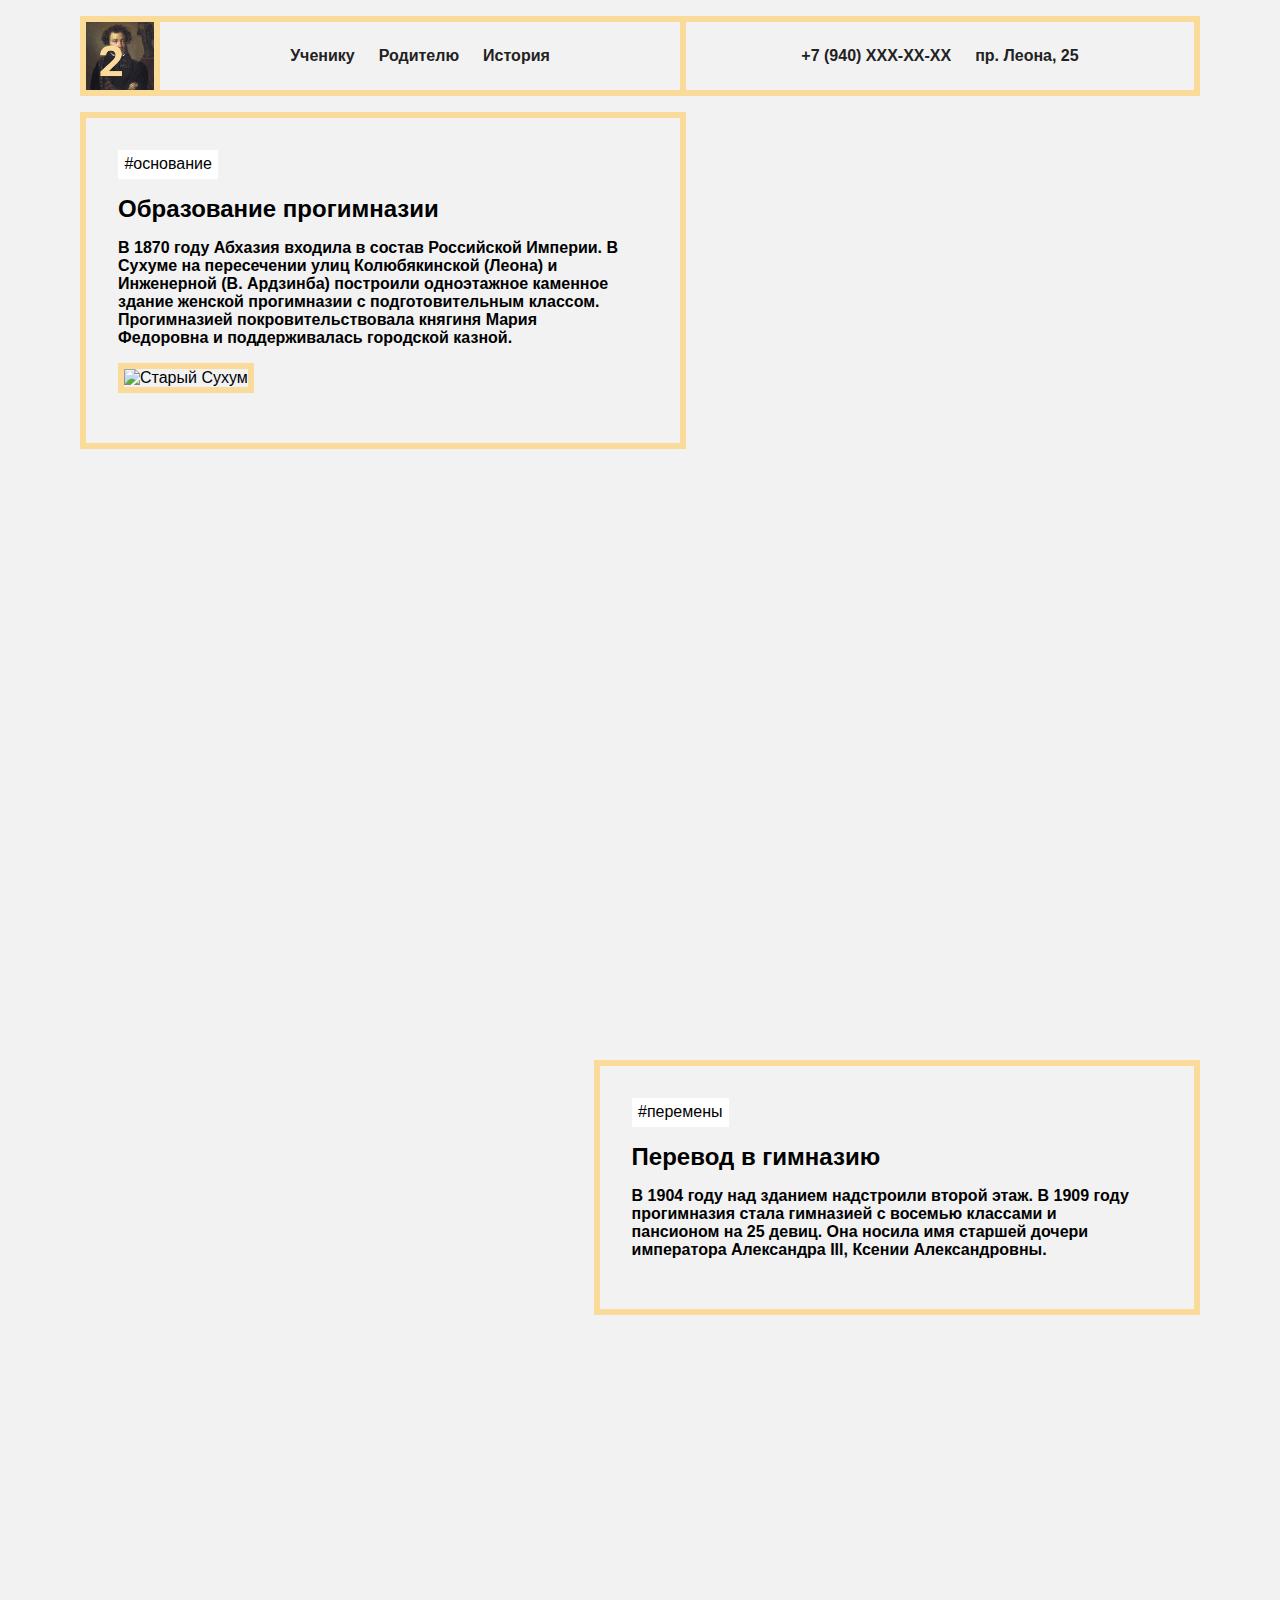
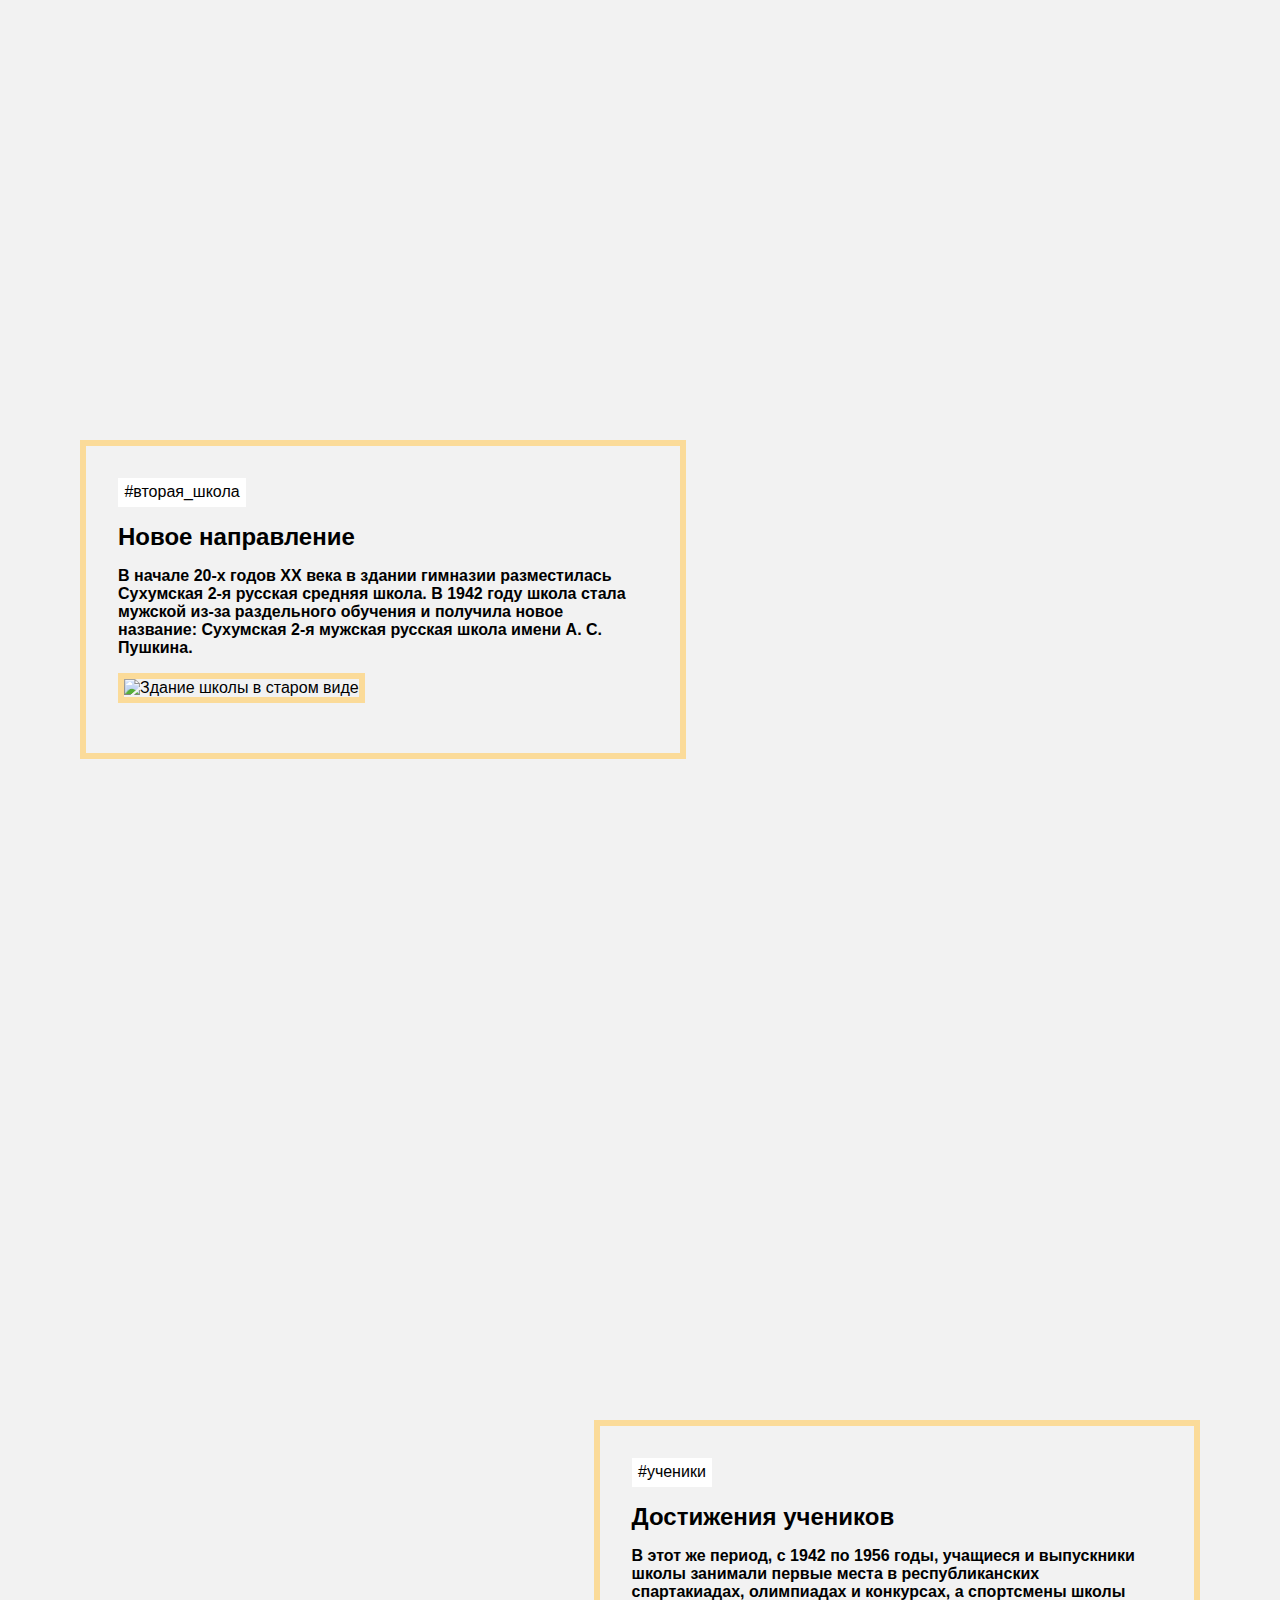
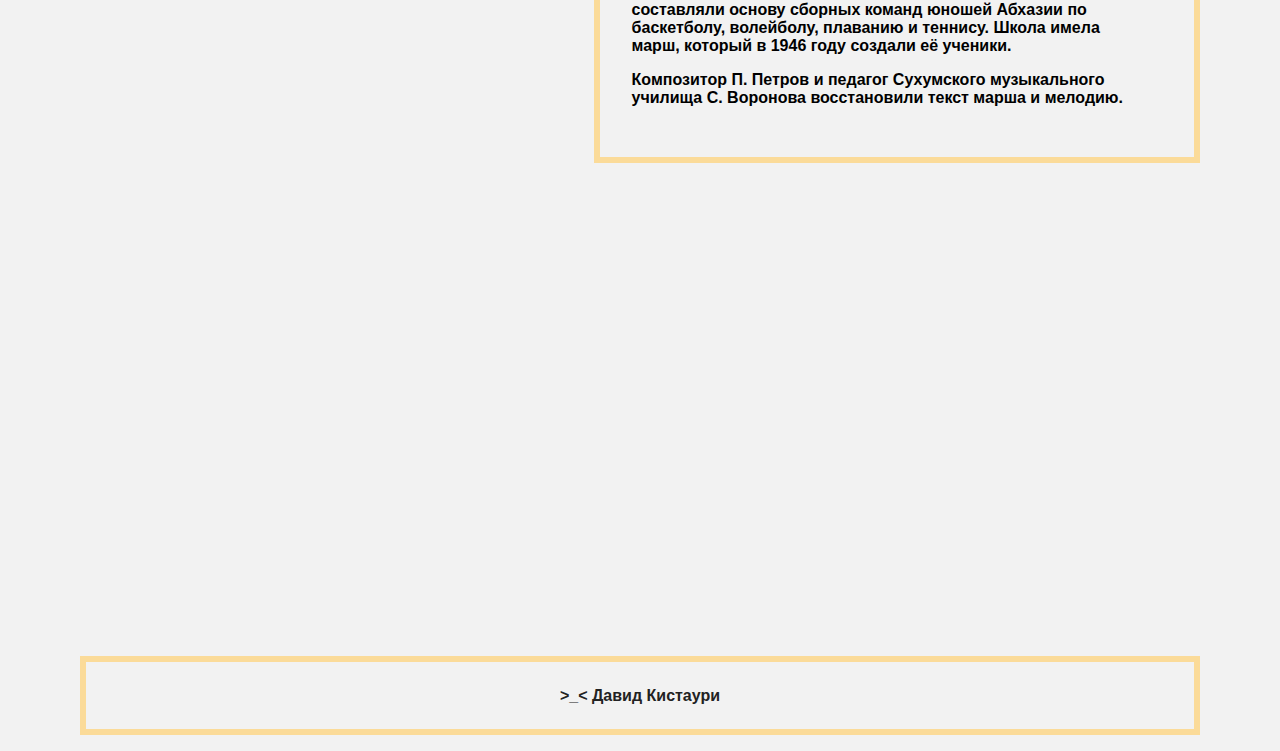
==== history/index.html @ d98df2b8 "Add footer with credentials" ====
<!DOCTYPE html>
<html lang="en">
  <head>
    <title>2-я школа</title>

    <!-- HTML Meta Tags -->
    <meta name="Description" content="2-я школа — подойдет вашему ребенку" />
    <meta name="theme-color" content="#FBDB99" />
    <meta name="viewport" content="width=device-width, initial-scale=1.0" />
    <meta http-equiv="Content-Type" content="text/html;charset=UTF-8" />
    <meta http-equiv="X-UA-Compatible" cont="ie=edge" />

    <!-- Google / Search Engine Tags -->
    <meta itemprop="name" content="2-я школа" />
    <meta
      itemprop="description"
      content="2-я школа — подойдет вашему ребенку"
    />
    <meta
      itemprop="image"
      content="https://secondschool.surge.sh/src/images/og.png"
    />

    <!-- Facebook Open Graph Meta Tags -->
    <meta property="og:type" content="website" />
    <meta
      property="og:image"
      content="https://secondschool.surge.sh/src/images/og.png"
    />
    <meta property="og:url" content="https://secondschool.surge.sh" />
    <meta property="og:title" content="2-я школа" />
    <meta
      property="og:description"
      content="2-я школа — подойдет вашему ребенку"
    />
    <meta property="og:locale" content="ru_RU" />

    <!-- Twitter Card Meta Tags -->
    <meta name="twitter:card" content="summary_large_image" />
    <meta name="twitter:url" content="https://secondschool.surge.sh" />
    <meta name="twitter:title" content="2-я школа" />
    <meta
      name="twitter:description"
      content="2-я школа — подойдет вашему ребенку"
    />
    <meta
      name="twitter:image"
      content="https://secondschool.surge.sh/src/images/og.png"
    />

    <!-- IOS Meta Tags -->
    <meta name="apple-mobile-web-app-capable" content="yes" />
    <meta name="apple-mobile-web-app-status-bar-style" content="black" />
    <meta name="apple-mobile-web-app-title" content="2-я школа" />

    <!-- Linked files -->
    <link rel="manifest" href="/manifest.json" />
    <link rel="stylesheet" href="/src/styles/main.css" />
    <link
      rel="stylesheet"
      href="/src/styles/mobile.css"
      media="none"
      onload="if(media!='screen and (max-width: 900px)')media='screen and (max-width: 900px)'"
    />

    <!-- Icons -->
    <link
      rel="apple-touch-icon"
      sizes="128x128"
      href="/src/images/logos/logo-128.png"
    />
    <link
      rel="apple-touch-icon"
      sizes="64x64"
      href="/src/images/logos/logo-64.png"
    />
    <link
      rel="apple-touch-icon"
      sizes="32x32"
      href="/src/images/logos/logo-32.png"
    />
    <link
      rel="apple-touch-icon"
      sizes="16x16"
      href="/src/images/logos/logo-16.png"
    />
    <link
      rel="icon"
      sizes="128x128"
      href="/src/images/logos/logo-128.png"
      type="img/png"
    />
    <link
      rel="icon"
      sizes="64x64"
      href="/src/images/logos/logo-64.png"
      type="img/png"
    />
    <link
      rel="icon"
      sizes="32x32"
      href="/src/images/logos/logo-32.png"
      type="img/png"
    />
    <link
      rel="icon"
      sizes="16x16"
      href="/src/images/logos/logo-16.png"
      type="img/png"
    />
  </head>
  <body>
    <header>
      <nav>
        <a href="/"><img src="/src/images/logo.jpg" alt="2-я школа"/></a>
      </nav>
      <nav>
        <a href="/student">Ученику</a>
        <a href="/parent">Родителю</a>
        <a href="/history">История</a>
      </nav>
      <nav>
        <a href="tel:7940XXXXXXX">+7 (940) XXX-XX-XX</a>
        <a href="https://yandex.ru/maps/-/CGqsMVZ9" title="Школа на карте"
          >пр. Леона, 25</a
        >
      </nav>
    </header>
    <main>
      <section>
        <article>
          <span class="sect_art_tag">
            #основание
          </span>
          <h1>Образование прогимназии</h1>
          <p>
            В 1870 году Абхазия входила в состав Российской Империи. В Сухуме на
            пересечении улиц Колюбякинской (Леона) и Инженерной (В. Ардзинба)
            построили одноэтажное каменное здание женской прогимназии с
            подготовительным классом. Прогимназией покровительствовала княгиня
            Мария Федоровна и поддерживалась городской казной.
          </p>
          <img
            src="/src/images/sukhum-old.jpg"
            alt="Старый Сухум"
            class="sect_art_img"
          />
        </article>
      </section>
      <section>
        <article>
          <span class="sect_art_tag">
            #перемены
          </span>
          <h1>Перевод в гимназию</h1>
          <p>
            В 1904 году над зданием надстроили второй этаж. В 1909 году
            прогимназия стала гимназией с восемью классами и пансионом на 25
            девиц. Она носила имя старшей дочери императора Александра III,
            Ксении Александровны.
          </p>
        </article>
      </section>
      <section>
        <article>
          <span class="sect_art_tag">
            #вторая_школа
          </span>
          <h1>Новое направление</h1>
          <p>
            В начале 20-х годов ХХ века в здании гимназии разместилась Сухумская
            2-я русская средняя школа. В 1942 году школа стала мужской из-за
            раздельного обучения и получила новое название: Сухумская 2-я
            мужская русская школа имени А. С. Пушкина.
          </p>
          <img
            src="/src/images/school-old.jpg"
            alt="Здание школы в старом виде"
            class="sect_art_img"
          />
        </article>
      </section>
      <section>
        <article>
          <span class="sect_art_tag">
            #ученики
          </span>
          <h1>Достижения учеников</h1>
          <p>
            В этот же период, с 1942 по 1956 годы, учащиеся и выпускники школы
            занимали первые места в республиканских спартакиадах, олимпиадах и
            конкурсах, а спортсмены школы составляли основу сборных команд
            юношей Абхазии по баскетболу, волейболу, плаванию и теннису. Школа
            имела марш, который в 1946 году создали её ученики.
          </p>
          <p>
            Композитор П. Петров и педагог Сухумского музыкального училища С.
            Воронова восстановили текст марша и мелодию.
          </p>
        </article>
      </section>
    </main>
    <footer>
      <nav>
        <a href="https://davidkistauri.now.sh" target="_blank" rel="noopener"
          >>_< Давид Кистаури</a
        >
      </nav>
    </footer>
  </body>
</html>
---- src/styles/main.css ----
@font-face {
  font-family: "Inter var";
  font-weight: 100 900;
  font-style: normal;
  font-named-instance: "Regular";
  font-display: swap;
  src: url("/src/fonts/Inter-upright.var.woff2?v=3.5") format("woff2");
}

:root {
  --background-color: #f2f2f2;
  --foreground-color: #222222;
  --accent-color: #fbdb99;
  --accent-color-75: #fbda99bf;

  --white: #ffffff;
}

*::selection {
  background-color: var(--accent-color);
  color: var(--foreground-color);
}

*::-moz-selection {
  background-color: var(--accent-color);
  color: var(--foreground-color);
}

html {
  font-size: 16px;
  font-family: Inter, Helvetica, Arial, sans-serif;
}

body {
  margin: 0;
  background-color: var(--background-color);
}

header,
footer {
  padding: 1rem 5rem;
}

header {
  position: fixed;
  z-index: 1;
  top: 0;
  right: 0;
  left: 0;
  display: grid;
  grid-template-columns: 5rem 1fr 1fr;
}

header nav:nth-child(1) a {
  margin: 0;
}

footer nav {
  min-height: 4.2rem;
}

nav {
  display: flex;
  justify-content: center;
  align-items: center;
  max-height: 5rem;
  border-top: 0.4rem solid var(--accent-color);
  border-bottom: 0.4rem solid var(--accent-color);
  background-color: var(--background-color);
}

nav:nth-child(1),
nav:nth-child(3) {
  border-right: 0.4rem solid var(--accent-color);
  border-left: 0.4rem solid var(--accent-color);
}

nav a,
a.sect_art_more {
  font-weight: bold;
  text-decoration: none;
  transition: all cubic-bezier(0.075, 0.82, 0.165, 1) 0.5s;
  -webkit-transition: all cubic-bezier(0.075, 0.82, 0.165, 1) 0.5s;
}

nav a {
  margin: 0.75rem;
  line-height: 1rem;
}

nav a:hover,
a.sect_art_more:hover {
  opacity: 0.5;
}

section:nth-of-type(2n - 1) {
  grid-template: "article article empty" / 5.8rem 1fr 1fr;
}

section:nth-of-type(2n) {
  grid-template: "empty article article" / 1fr 1fr 5.8rem;
}

section:nth-of-type(1) {
  min-height: calc(100vh - 15rem);
  margin-top: 0;
  padding-top: 7rem;
  background-image: url("/src/images/school-main.jpg");
}

section:nth-of-type(2) {
  background-image: url("/src/images/school-bottom.jpg");
}

section:nth-of-type(3) {
  background-image: url("/src/images/school-side.jpg");
}

section:nth-of-type(4) {
  background-image: url("/src/images/school-rain.jpg");
}

section {
  display: inline-grid;
  width: calc(100% - 10rem);
  min-height: calc(100vh - 13rem);
  margin-top: 5rem;
  padding: 5rem 5rem 8rem 5rem;
  background-size: cover;
  background-position: center center;
}

article {
  grid-area: article;
  align-self: start;
  padding: 2rem 3.125rem 3.125rem 2rem;
  background-color: var(--background-color);
}

article,
img.sect_art_img {
  border: 0.4rem solid var(--accent-color);
}

h1,
p,
img.sect_art_img,
a.sect_art_more {
  margin: 1rem 0 0 0;
}

h1 {
  font-size: 1.5rem;
}

p {
  font-size: 1rem;
  font-weight: 600;
}

a {
  position: relative;
  display: flex;
  color: var(--foreground-color);
}

a.sect_art_more,
span.sect_art_tag {
  display: table;
  line-height: 1em;
  padding: 0.4rem;
}

a.sect_art_more {
  background-color: var(--accent-color);
}

a img {
  width: 100%;
  height: 100%;
}

span.sect_art_tag {
  background-color: var(--white);
}

img.sect_art_img {
  max-width: calc(100% - 1rem);
}
---- src/styles/mobile.css ----
@media screen and (max-width: 950px) {
  header,
  footer {
    padding: 1.5rem;
  }
  header {
    position: sticky;
    top: -19.3rem;
    grid-template-columns: 3.5rem auto;
    grid-row-gap: 1.5rem;
  }
  header nav:nth-child(2),
  header nav:nth-child(3) {
    grid-column-start: 1;
    grid-column-end: 3;
  }
  header nav:nth-child(1) {
    grid-row-start: 3;
    padding: 0;
  }
  header nav:nth-child(2) {
    grid-row-start: 2;
  }
  header nav:nth-child(3) {
    grid-row-start: 1;
  }
  footer nav {
    min-height: unset;
  }
  nav:nth-child(n) {
    border: 0.2rem solid var(--accent-color);
  }
  nav {
    flex-direction: column;
    align-items: start;
    max-height: 10rem;
    padding: 0.75rem;
  }
  section:nth-last-of-type(n) {
    grid-template: "article" / 1fr;
  }
  section {
    width: calc(100% - 3rem);
    min-height: unset;
    margin-top: 1.5rem;
    padding: 1.5rem 1.5rem 2.4rem 1.5rem;
  }
  section:first-of-type {
    padding-top: 1.5rem;
  }
  article {
    padding: 1.2rem 1.2rem 1.5rem 1.2rem;
  }
  article,
  img.sect_art_img {
    border: 0.2rem solid var(--accent-color);
  }
}
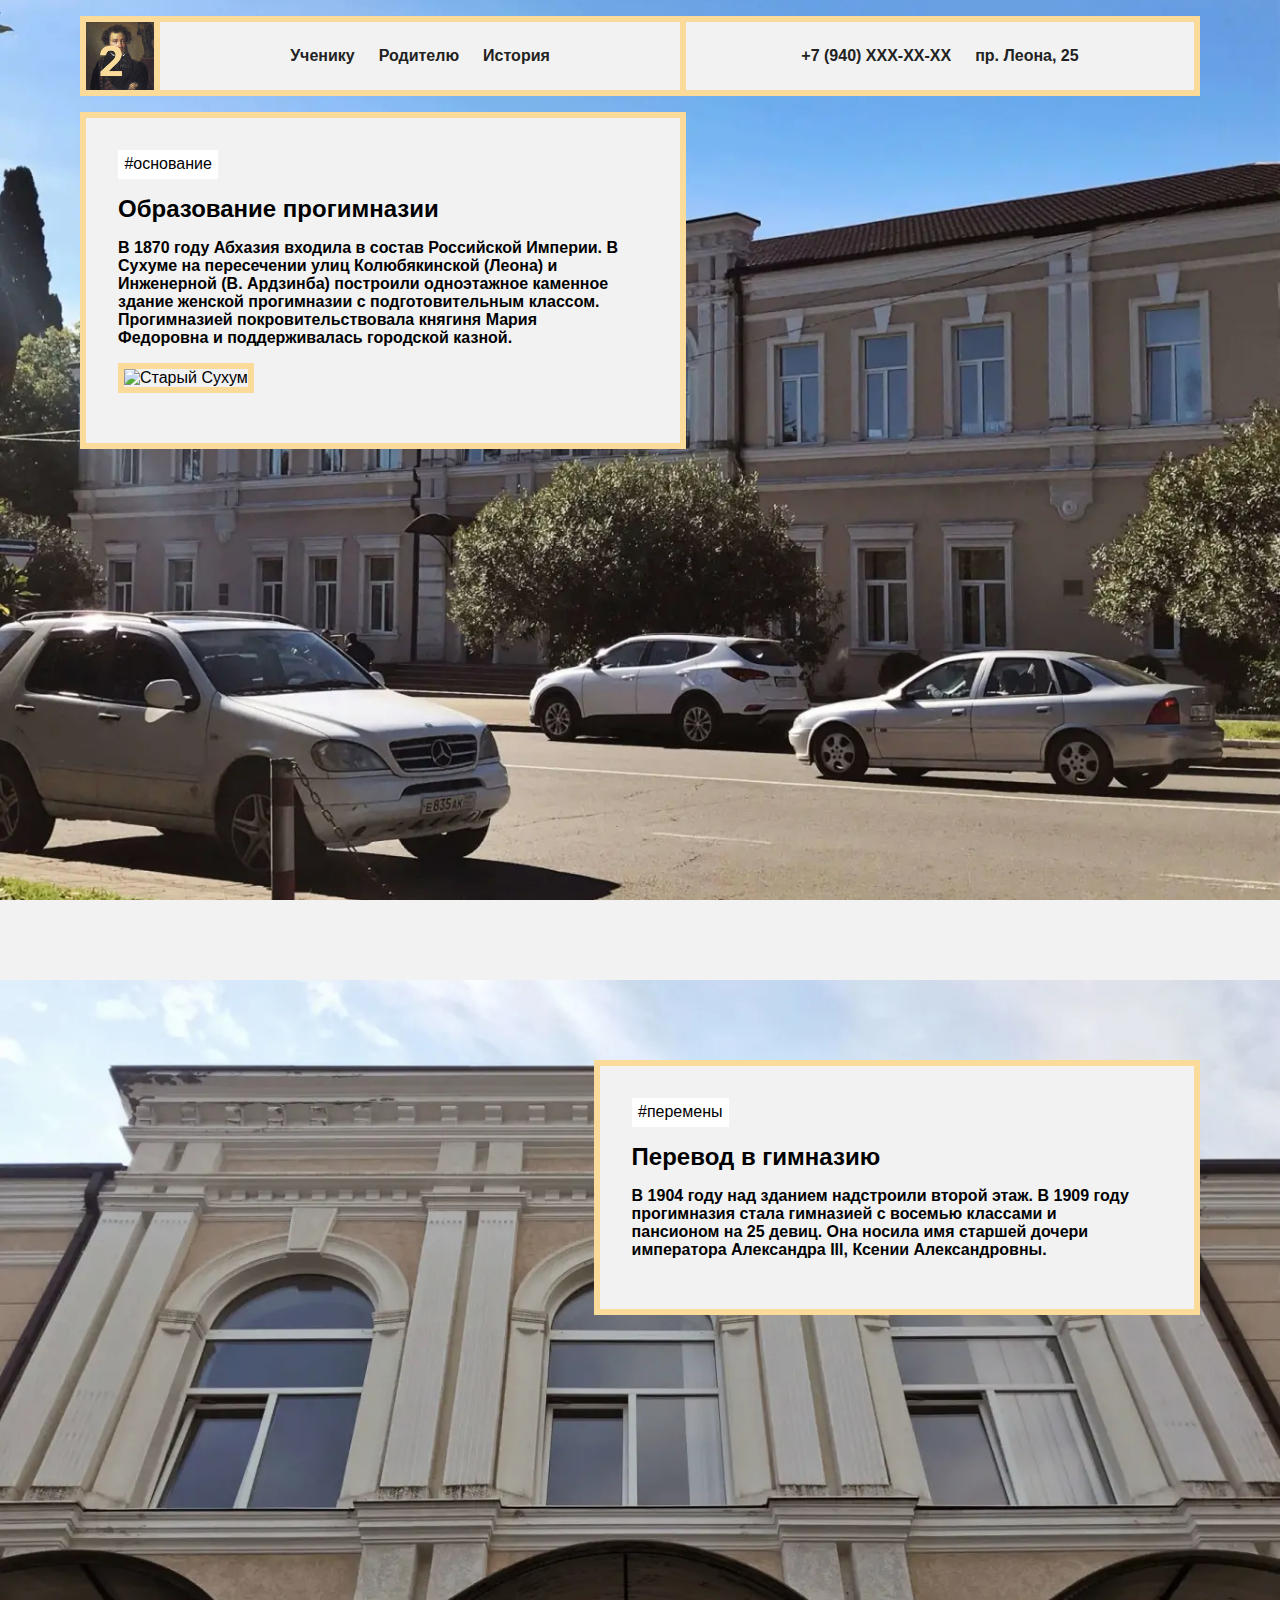
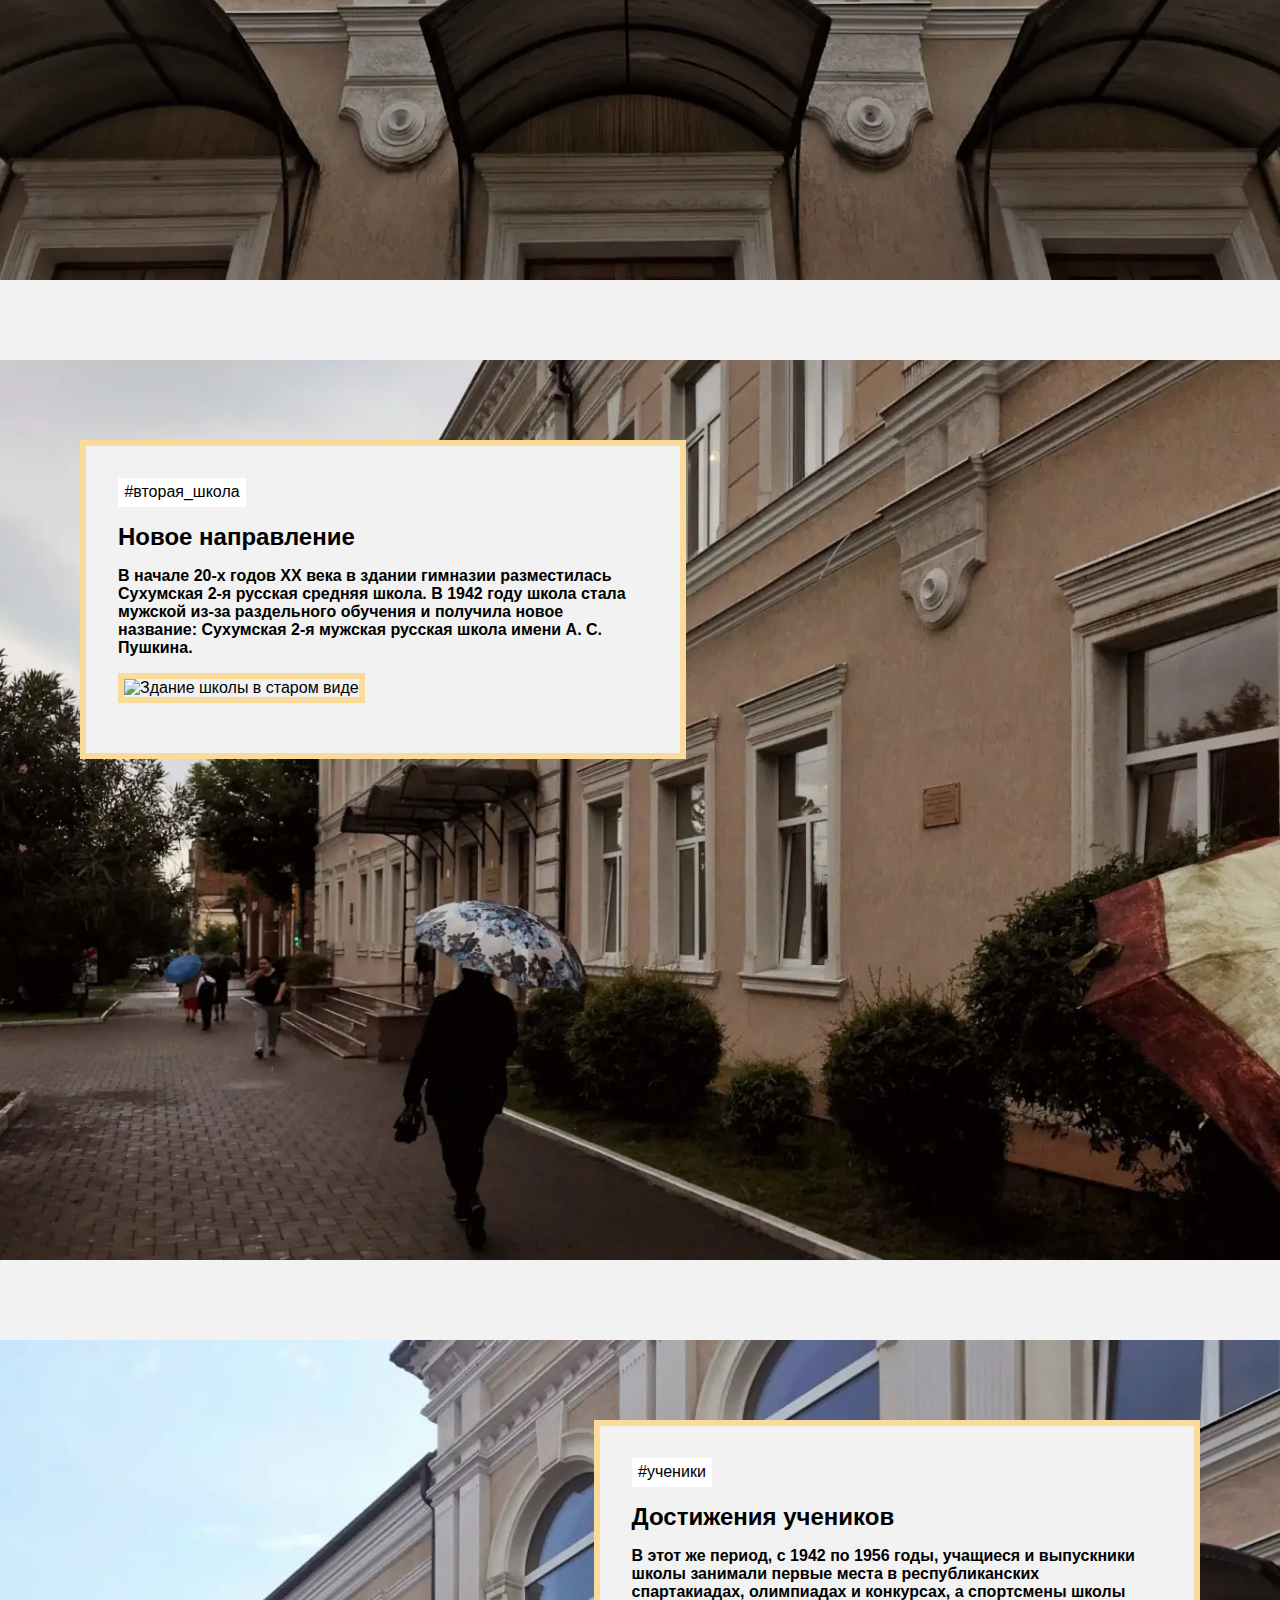
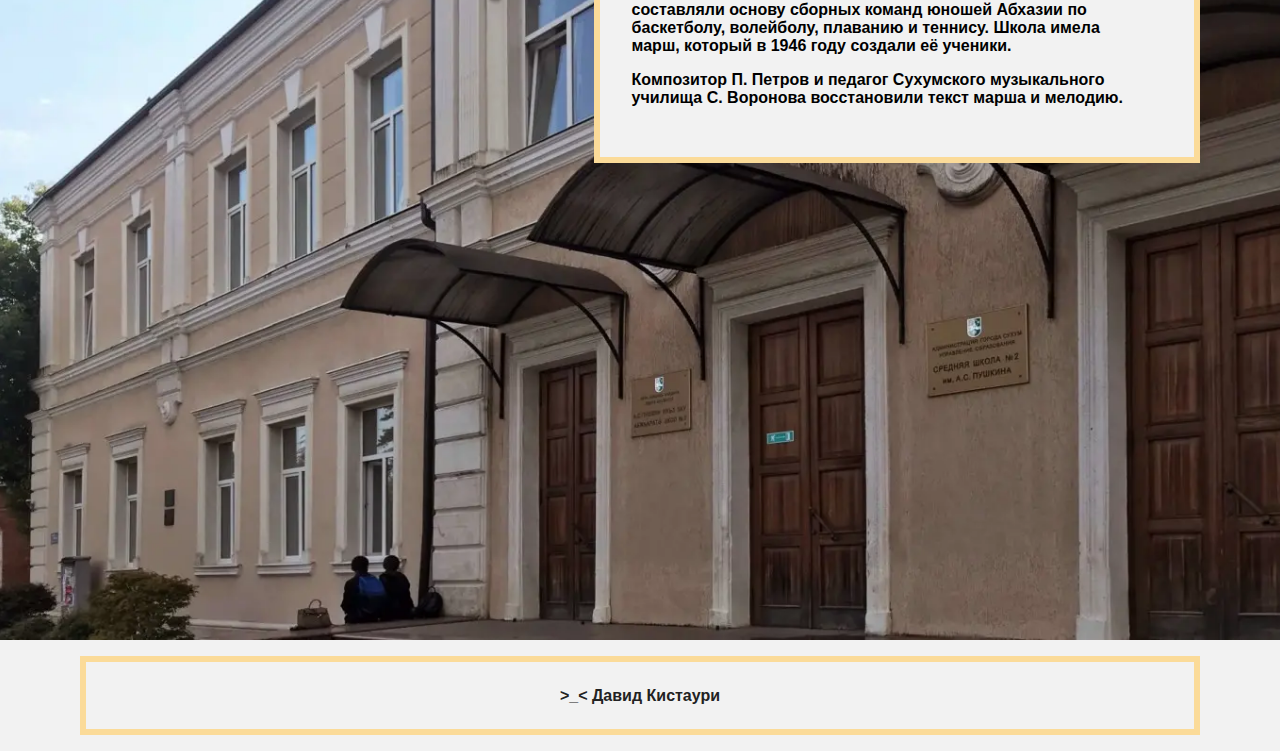
==== commit b8144351: "Replace bacckgrounds with images. Add WebP" ====
--- a/history/index.html
+++ b/history/index.html
@@ -18,16 +18,16 @@
     />
     <meta
       itemprop="image"
-      content="https://secondschool.surge.sh/src/images/og.png"
+      content="https://secondschool.now.sh/src/images/og.png"
     />
 
     <!-- Facebook Open Graph Meta Tags -->
     <meta property="og:type" content="website" />
     <meta
       property="og:image"
-      content="https://secondschool.surge.sh/src/images/og.png"
-    />
-    <meta property="og:url" content="https://secondschool.surge.sh" />
+      content="https://secondschool.now.sh/src/images/og.png"
+    />
+    <meta property="og:url" content="https://secondschool.now.sh" />
     <meta property="og:title" content="2-я школа" />
     <meta
       property="og:description"
@@ -37,7 +37,7 @@
 
     <!-- Twitter Card Meta Tags -->
     <meta name="twitter:card" content="summary_large_image" />
-    <meta name="twitter:url" content="https://secondschool.surge.sh" />
+    <meta name="twitter:url" content="https://secondschool.now.sh" />
     <meta name="twitter:title" content="2-я школа" />
     <meta
       name="twitter:description"
@@ -45,7 +45,7 @@
     />
     <meta
       name="twitter:image"
-      content="https://secondschool.surge.sh/src/images/og.png"
+      content="https://secondschool.now.sh/src/images/og.png"
     />
 
     <!-- IOS Meta Tags -->
@@ -128,6 +128,26 @@
     </header>
     <main>
       <section>
+        <picture>
+          <source
+            srcset="
+              /src/images/large/school-main.webp  1800w,
+              /src/images/medium/school-main.webp 1366w,
+              /src/images/small/school-main.webp   800w
+            "
+            sizes="100%"
+            type="image/webp"
+          />
+          <source
+            srcset="
+              /src/images/large/school-main.jpg  1800w,
+              /src/images/medium/school-main.jpg 1366w,
+              /src/images/small/school-main.jpg   800w
+            "
+            sizes="100%"
+          />
+          <img src="/src/images/school-main.jpg" alt="Школа" loading="lazy" />
+        </picture>
         <article>
           <span class="sect_art_tag">
             #основание
@@ -144,10 +164,31 @@
             src="/src/images/sukhum-old.jpg"
             alt="Старый Сухум"
             class="sect_art_img"
-          />
-        </article>
-      </section>
-      <section>
+            loading="lazy"
+          />
+        </article>
+      </section>
+      <section>
+        <picture>
+          <source
+            srcset="
+              /src/images/large/school-bottom.webp  1800w,
+              /src/images/medium/school-bottom.webp 1366w,
+              /src/images/small/school-bottom.webp   800w
+            "
+            sizes="100%"
+            type="image/webp"
+          />
+          <source
+            srcset="
+              /src/images/large/school-bottom.jpg  1800w,
+              /src/images/medium/school-bottom.jpg 1366w,
+              /src/images/small/school-bottom.jpg   800w
+            "
+            sizes="100%"
+          />
+          <img src="/src/images/school-bottom.jpg" alt="Школа" loading="lazy" />
+        </picture>
         <article>
           <span class="sect_art_tag">
             #перемены
@@ -162,6 +203,26 @@
         </article>
       </section>
       <section>
+        <picture>
+          <source
+            srcset="
+              /src/images/large/school-rain.webp  1800w,
+              /src/images/medium/school-rain.webp 1366w,
+              /src/images/small/school-rain.webp   800w
+            "
+            sizes="100%"
+            type="image/webp"
+          />
+          <source
+            srcset="
+              /src/images/large/school-rain.jpg  1800w,
+              /src/images/medium/school-rain.jpg 1366w,
+              /src/images/small/school-rain.jpg   800w
+            "
+            sizes="100%"
+          />
+          <img src="/src/images/school-rain.jpg" alt="Школа" loading="lazy" />
+        </picture>
         <article>
           <span class="sect_art_tag">
             #вторая_школа
@@ -177,10 +238,31 @@
             src="/src/images/school-old.jpg"
             alt="Здание школы в старом виде"
             class="sect_art_img"
-          />
-        </article>
-      </section>
-      <section>
+            loading="lazy"
+          />
+        </article>
+      </section>
+      <section>
+        <picture>
+          <source
+            srcset="
+              /src/images/large/school-right.webp  1800w,
+              /src/images/medium/school-right.webp 1366w,
+              /src/images/small/school-right.webp   800w
+            "
+            sizes="100%"
+            type="image/webp"
+          />
+          <source
+            srcset="
+              /src/images/large/school-right.jpg  1800w,
+              /src/images/medium/school-right.jpg 1366w,
+              /src/images/small/school-right.jpg   800w
+            "
+            sizes="100%"
+          />
+          <img src="/src/images/school-right.jpg" alt="Школа" loading="lazy" />
+        </picture>
         <article>
           <span class="sect_art_tag">
             #ученики
--- a/src/styles/main.css
+++ b/src/styles/main.css
@@ -105,32 +105,28 @@
   min-height: calc(100vh - 15rem);
   margin-top: 0;
   padding-top: 7rem;
-  background-image: url("/src/images/school-main.jpg");
-}
-
-section:nth-of-type(2) {
-  background-image: url("/src/images/school-bottom.jpg");
-}
-
-section:nth-of-type(3) {
-  background-image: url("/src/images/school-side.jpg");
-}
-
-section:nth-of-type(4) {
-  background-image: url("/src/images/school-rain.jpg");
 }
 
 section {
+  position: relative;
   display: inline-grid;
   width: calc(100% - 10rem);
   min-height: calc(100vh - 13rem);
   margin-top: 5rem;
   padding: 5rem 5rem 8rem 5rem;
-  background-size: cover;
-  background-position: center center;
+}
+
+section picture img {
+  position: absolute;
+  top: 0;
+  left: 0;
+  width: 100%;
+  height: 100%;
+  object-fit: cover;
 }
 
 article {
+  position: relative;
   grid-area: article;
   align-self: start;
   padding: 2rem 3.125rem 3.125rem 2rem;
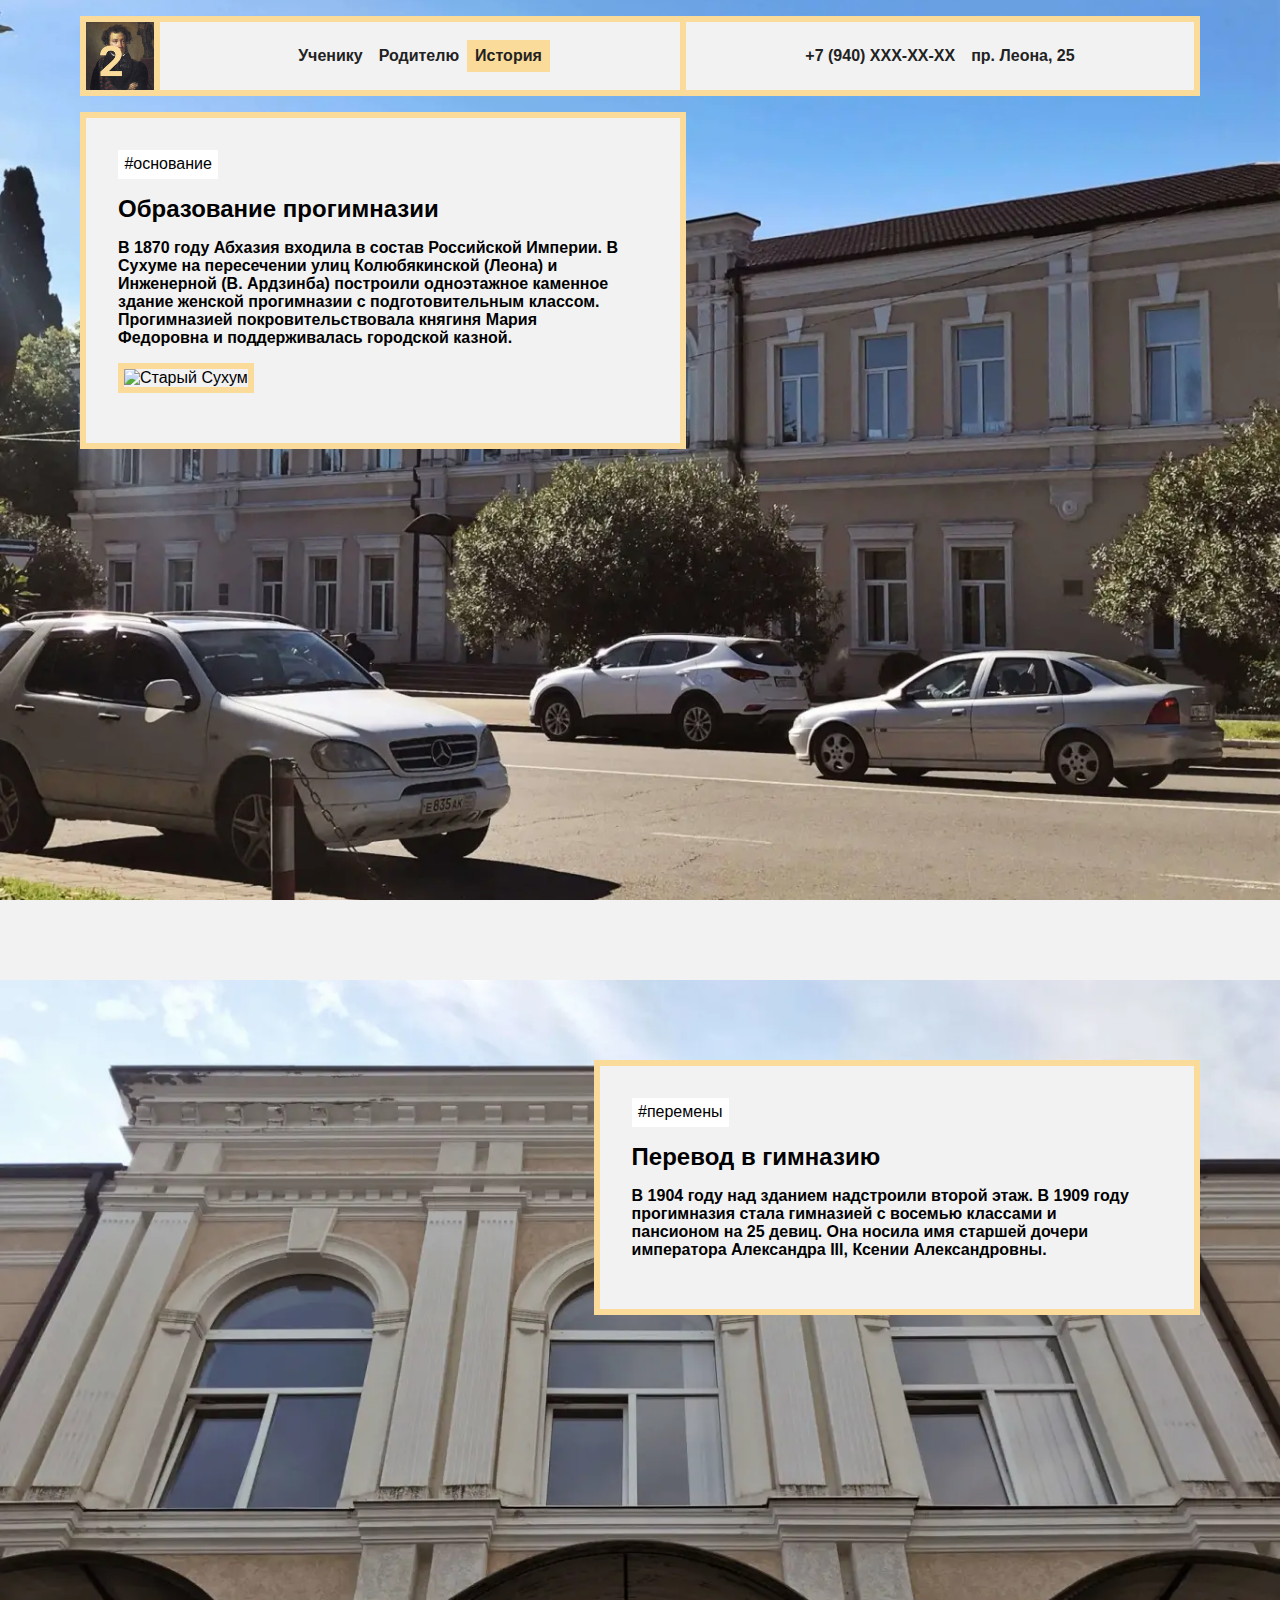
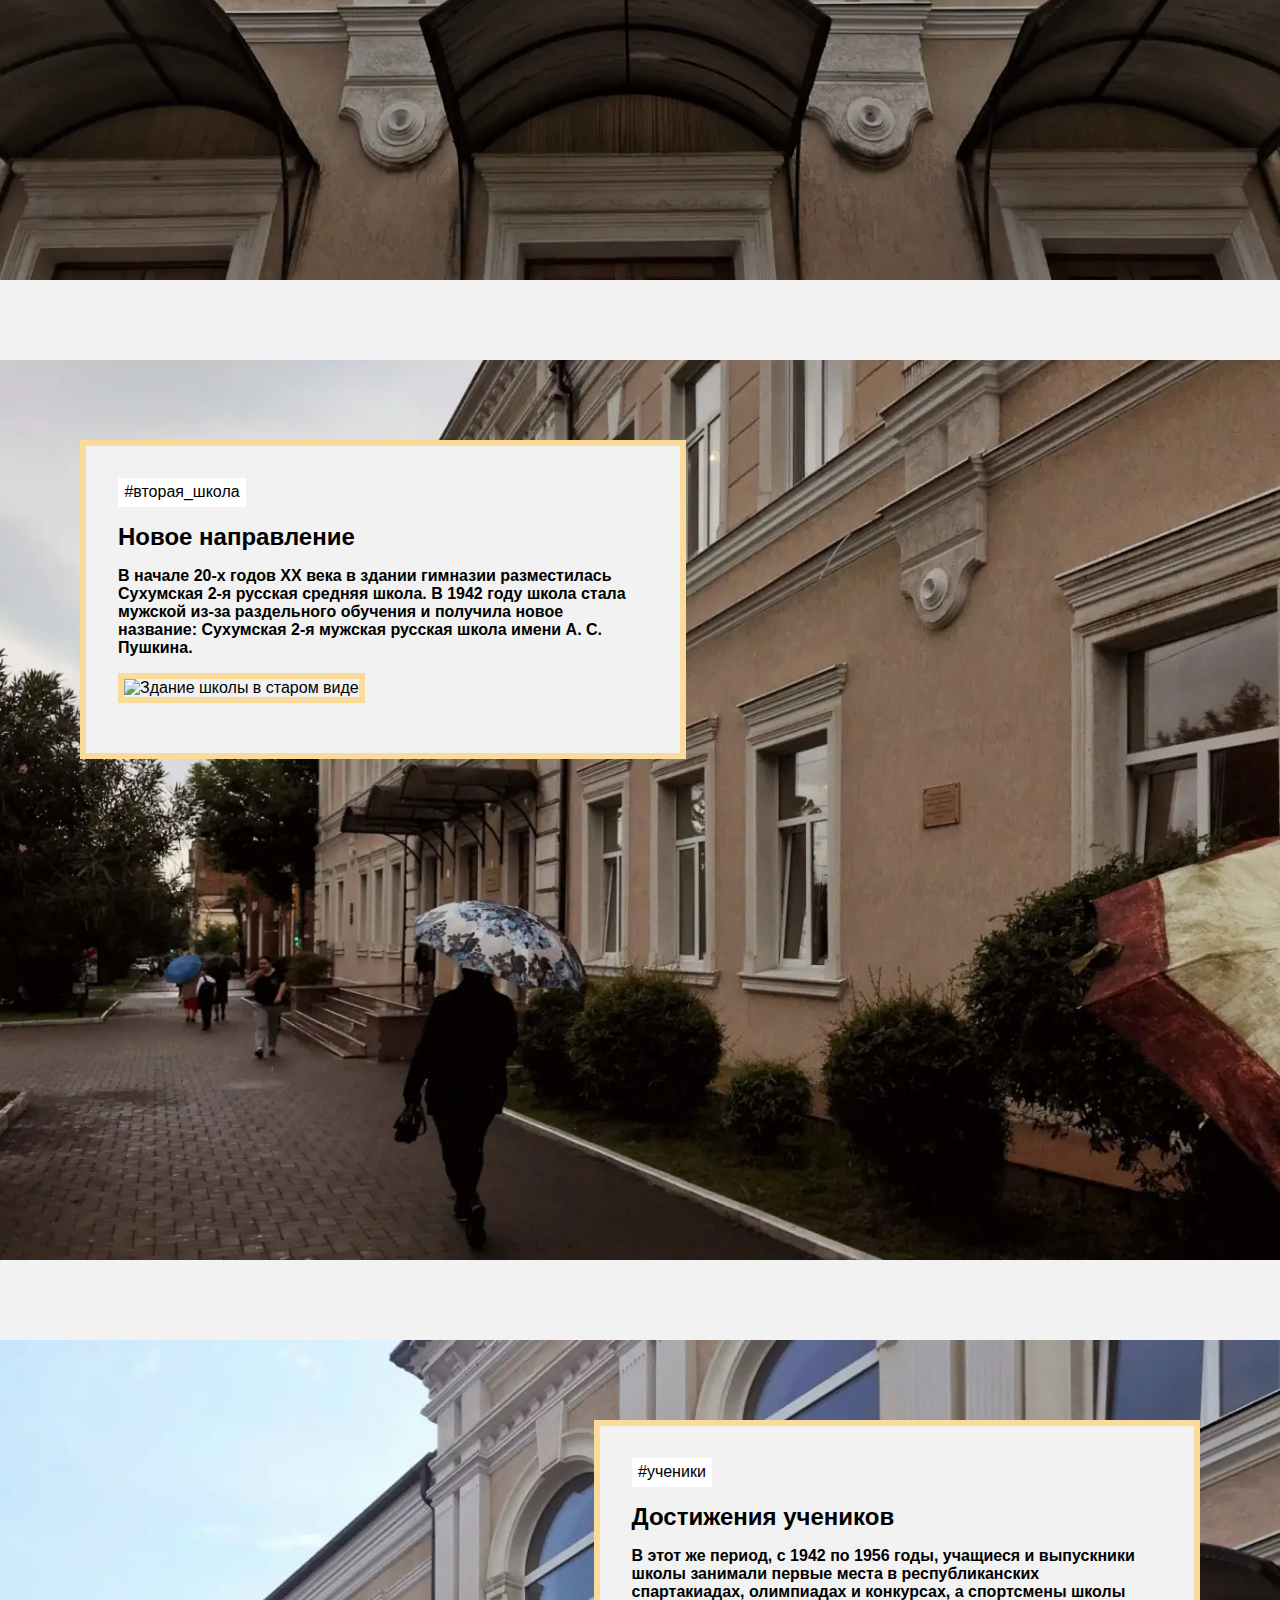
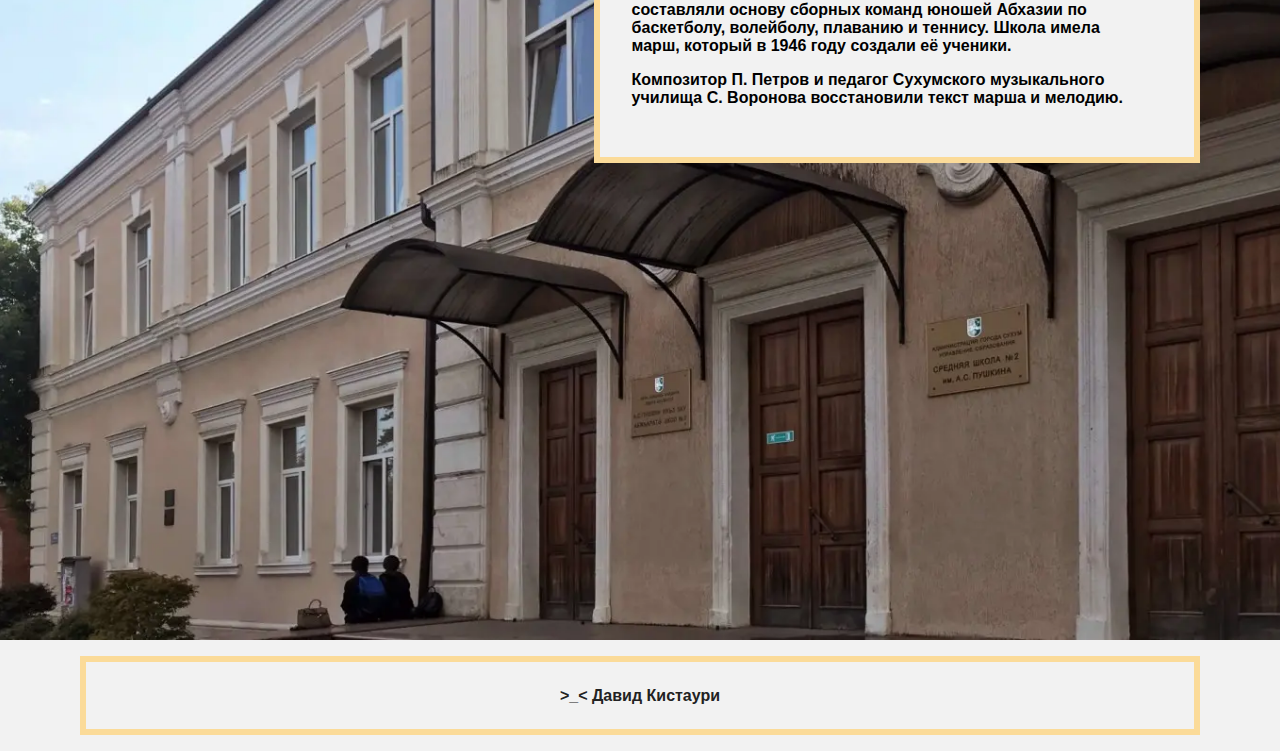
==== commit 3322125c: "Add images prefetch. Add active links" ====
--- a/history/index.html
+++ b/history/index.html
@@ -54,6 +54,10 @@
     <meta name="apple-mobile-web-app-title" content="2-я школа" />
 
     <!-- Linked files -->
+    <link rel="prefetch" href="/src/images/school-main.jpg" as="image" />
+    <link rel="prefetch" href="/src/images/school-bottom.jpg" as="image" />
+    <link rel="prefetch" href="/src/images/school-rain.jpg" as="image" />
+    <link rel="prefetch" href="/src/images/school-right.jpg" as="image" />
     <link rel="manifest" href="/manifest.json" />
     <link rel="stylesheet" href="/src/styles/main.css" />
     <link
@@ -117,7 +121,7 @@
       <nav>
         <a href="/student">Ученику</a>
         <a href="/parent">Родителю</a>
-        <a href="/history">История</a>
+        <a href="/history" class="active">История</a>
       </nav>
       <nav>
         <a href="tel:7940XXXXXXX">+7 (940) XXX-XX-XX</a>
--- a/src/styles/main.css
+++ b/src/styles/main.css
@@ -52,7 +52,7 @@
 }
 
 header nav:nth-child(1) a {
-  margin: 0;
+  padding: 0;
 }
 
 footer nav {
@@ -84,7 +84,7 @@
 }
 
 nav a {
-  margin: 0.75rem;
+  padding: 0.5rem;
   line-height: 1rem;
 }
 
@@ -160,6 +160,12 @@
   color: var(--foreground-color);
 }
 
+a.active {
+  background-color: var(--accent-color);
+  pointer-events: none;
+  cursor: default;
+}
+
 a.sect_art_more,
 span.sect_art_tag {
   display: table;
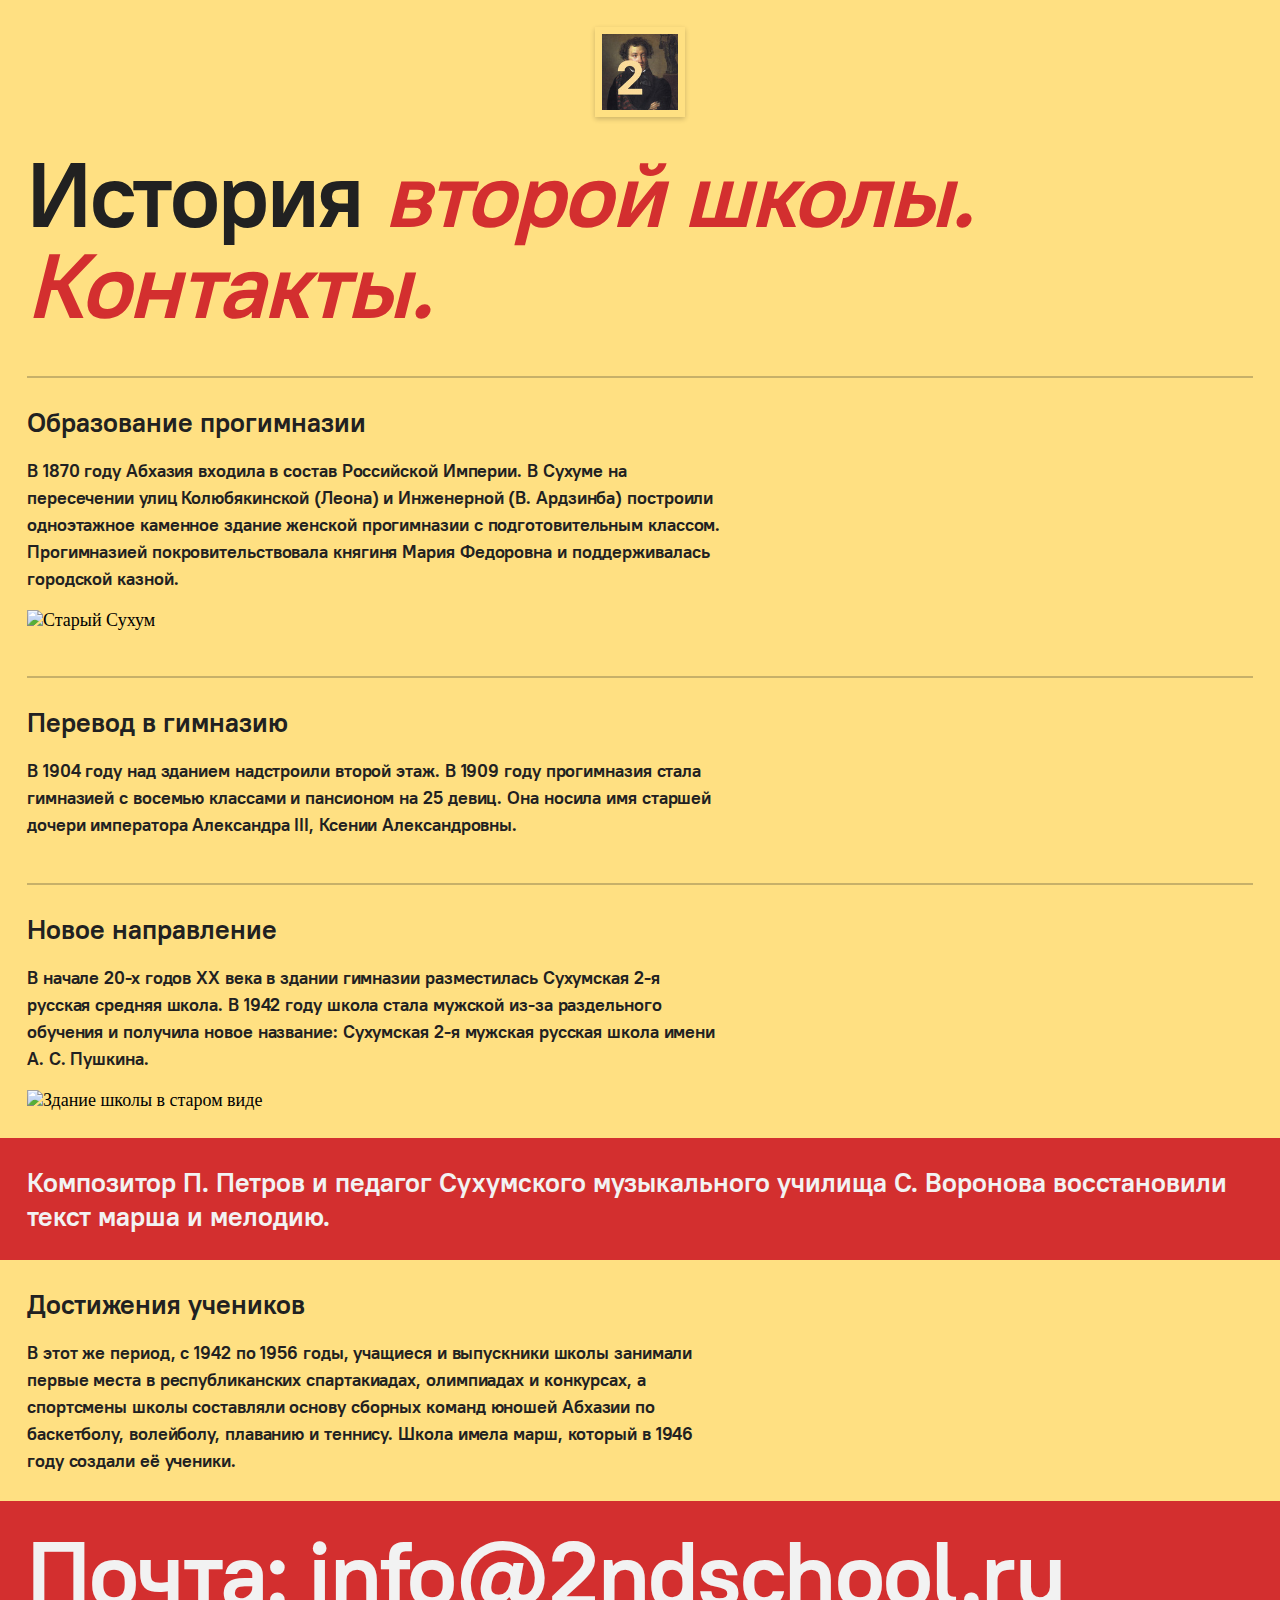
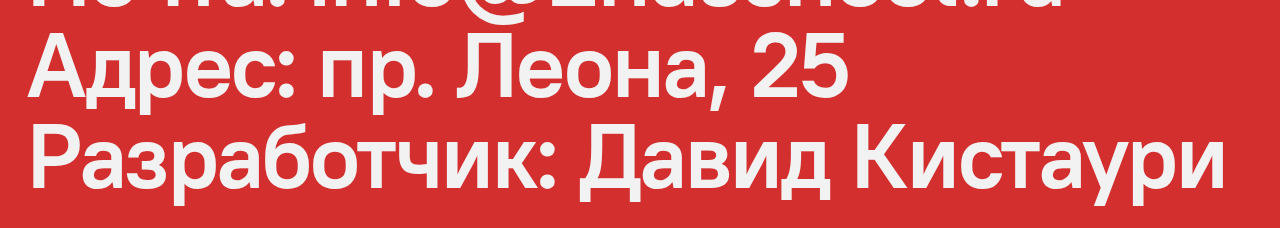
==== commit 6a78cb64: "V3" ====
--- a/history/index.html
+++ b/history/index.html
@@ -1,20 +1,20 @@
 <!DOCTYPE html>
 <html lang="en">
   <head>
-    <title>2-я школа</title>
+    <title>Вторая школа</title>
 
     <!-- HTML Meta Tags -->
-    <meta name="Description" content="2-я школа — подойдет вашему ребенку" />
+    <meta name="Description" content="Вторая школа — подойдет вашему ребенку" />
     <meta name="theme-color" content="#FBDB99" />
     <meta name="viewport" content="width=device-width, initial-scale=1.0" />
     <meta http-equiv="Content-Type" content="text/html;charset=UTF-8" />
     <meta http-equiv="X-UA-Compatible" cont="ie=edge" />
 
     <!-- Google / Search Engine Tags -->
-    <meta itemprop="name" content="2-я школа" />
+    <meta itemprop="name" content="Вторая школа" />
     <meta
       itemprop="description"
-      content="2-я школа — подойдет вашему ребенку"
+      content="Вторая школа — подойдет вашему ребенку"
     />
     <meta
       itemprop="image"
@@ -28,20 +28,20 @@
       content="https://secondschool.now.sh/src/images/og.png"
     />
     <meta property="og:url" content="https://secondschool.now.sh" />
-    <meta property="og:title" content="2-я школа" />
+    <meta property="og:title" content="Вторая школа" />
     <meta
       property="og:description"
-      content="2-я школа — подойдет вашему ребенку"
+      content="Вторая школа — подойдет вашему ребенку"
     />
     <meta property="og:locale" content="ru_RU" />
 
     <!-- Twitter Card Meta Tags -->
     <meta name="twitter:card" content="summary_large_image" />
     <meta name="twitter:url" content="https://secondschool.now.sh" />
-    <meta name="twitter:title" content="2-я школа" />
+    <meta name="twitter:title" content="Вторая школа" />
     <meta
       name="twitter:description"
-      content="2-я школа — подойдет вашему ребенку"
+      content="Вторая школа — подойдет вашему ребенку"
     />
     <meta
       name="twitter:image"
@@ -51,13 +51,14 @@
     <!-- IOS Meta Tags -->
     <meta name="apple-mobile-web-app-capable" content="yes" />
     <meta name="apple-mobile-web-app-status-bar-style" content="black" />
-    <meta name="apple-mobile-web-app-title" content="2-я школа" />
+    <meta name="apple-mobile-web-app-title" content="Вторая школа" />
 
     <!-- Linked files -->
-    <link rel="prefetch" href="/src/images/school-main.jpg" as="image" />
-    <link rel="prefetch" href="/src/images/school-bottom.jpg" as="image" />
-    <link rel="prefetch" href="/src/images/school-rain.jpg" as="image" />
-    <link rel="prefetch" href="/src/images/school-right.jpg" as="image" />
+    <link rel="preload" href="/src/images/logo.jpg" as="image" />
+    <link rel="preload" href="/src/images/school-main.jpg" as="image" />
+    <link rel="preload" href="/src/images/school-bottom.jpg" as="image" />
+    <link rel="preload" href="/src/images/school-rain.jpg" as="image" />
+    <link rel="preload" href="/src/images/school-right.jpg" as="image" />
     <link rel="manifest" href="/manifest.json" />
     <link rel="stylesheet" href="/src/styles/main.css" />
     <link
@@ -66,6 +67,7 @@
       media="none"
       onload="if(media!='screen and (max-width: 900px)')media='screen and (max-width: 900px)'"
     />
+    <link rel="stylesheet" href="/src/styles/dark.css" />
 
     <!-- Icons -->
     <link
@@ -116,47 +118,20 @@
   <body>
     <header>
       <nav>
-        <a href="/"><img src="/src/images/logo.jpg" alt="2-я школа"/></a>
-      </nav>
-      <nav>
-        <a href="/student">Ученику</a>
-        <a href="/parent">Родителю</a>
-        <a href="/history" class="active">История</a>
-      </nav>
-      <nav>
-        <a href="tel:7940XXXXXXX">+7 (940) XXX-XX-XX</a>
-        <a href="https://yandex.ru/maps/-/CGqsMVZ9" title="Школа на карте"
-          >пр. Леона, 25</a
-        >
+        <a href="/"><img src="/src/images/logo.jpg" alt="Вторая школа"/></a>
       </nav>
     </header>
     <main>
       <section>
-        <picture>
-          <source
-            srcset="
-              /src/images/large/school-main.webp  1800w,
-              /src/images/medium/school-main.webp 1366w,
-              /src/images/small/school-main.webp   800w
-            "
-            sizes="100%"
-            type="image/webp"
-          />
-          <source
-            srcset="
-              /src/images/large/school-main.jpg  1800w,
-              /src/images/medium/school-main.jpg 1366w,
-              /src/images/small/school-main.jpg   800w
-            "
-            sizes="100%"
-          />
-          <img src="/src/images/school-main.jpg" alt="Школа" loading="lazy" />
-        </picture>
-        <article>
-          <span class="sect_art_tag">
-            #основание
-          </span>
-          <h1>Образование прогимназии</h1>
+        <h1>
+          История <a href="/">второй школы.</a>
+          <a href="#cont">Контакты.</a>
+        </h1>
+      </section>
+      <hr />
+      <section>
+        <article>
+          <h2>Образование прогимназии</h2>
           <p>
             В 1870 году Абхазия входила в состав Российской Империи. В Сухуме на
             пересечении улиц Колюбякинской (Леона) и Инженерной (В. Ардзинба)
@@ -172,32 +147,10 @@
           />
         </article>
       </section>
-      <section>
-        <picture>
-          <source
-            srcset="
-              /src/images/large/school-bottom.webp  1800w,
-              /src/images/medium/school-bottom.webp 1366w,
-              /src/images/small/school-bottom.webp   800w
-            "
-            sizes="100%"
-            type="image/webp"
-          />
-          <source
-            srcset="
-              /src/images/large/school-bottom.jpg  1800w,
-              /src/images/medium/school-bottom.jpg 1366w,
-              /src/images/small/school-bottom.jpg   800w
-            "
-            sizes="100%"
-          />
-          <img src="/src/images/school-bottom.jpg" alt="Школа" loading="lazy" />
-        </picture>
-        <article>
-          <span class="sect_art_tag">
-            #перемены
-          </span>
-          <h1>Перевод в гимназию</h1>
+      <hr />
+      <section>
+        <article>
+          <h2>Перевод в гимназию</h2>
           <p>
             В 1904 году над зданием надстроили второй этаж. В 1909 году
             прогимназия стала гимназией с восемью классами и пансионом на 25
@@ -206,32 +159,10 @@
           </p>
         </article>
       </section>
-      <section>
-        <picture>
-          <source
-            srcset="
-              /src/images/large/school-rain.webp  1800w,
-              /src/images/medium/school-rain.webp 1366w,
-              /src/images/small/school-rain.webp   800w
-            "
-            sizes="100%"
-            type="image/webp"
-          />
-          <source
-            srcset="
-              /src/images/large/school-rain.jpg  1800w,
-              /src/images/medium/school-rain.jpg 1366w,
-              /src/images/small/school-rain.jpg   800w
-            "
-            sizes="100%"
-          />
-          <img src="/src/images/school-rain.jpg" alt="Школа" loading="lazy" />
-        </picture>
-        <article>
-          <span class="sect_art_tag">
-            #вторая_школа
-          </span>
-          <h1>Новое направление</h1>
+      <hr />
+      <section>
+        <article>
+          <h2>Новое направление</h2>
           <p>
             В начале 20-х годов ХХ века в здании гимназии разместилась Сухумская
             2-я русская средняя школа. В 1942 году школа стала мужской из-за
@@ -246,32 +177,15 @@
           />
         </article>
       </section>
-      <section>
-        <picture>
-          <source
-            srcset="
-              /src/images/large/school-right.webp  1800w,
-              /src/images/medium/school-right.webp 1366w,
-              /src/images/small/school-right.webp   800w
-            "
-            sizes="100%"
-            type="image/webp"
-          />
-          <source
-            srcset="
-              /src/images/large/school-right.jpg  1800w,
-              /src/images/medium/school-right.jpg 1366w,
-              /src/images/small/school-right.jpg   800w
-            "
-            sizes="100%"
-          />
-          <img src="/src/images/school-right.jpg" alt="Школа" loading="lazy" />
-        </picture>
-        <article>
-          <span class="sect_art_tag">
-            #ученики
-          </span>
-          <h1>Достижения учеников</h1>
+      <section class="sect--highlight">
+        <span>
+          Композитор П. Петров и педагог Сухумского музыкального училища С.
+          Воронова восстановили текст марша и мелодию.</span
+        >
+      </section>
+      <section>
+        <article>
+          <h2>Достижения учеников</h2>
           <p>
             В этот же период, с 1942 по 1956 годы, учащиеся и выпускники школы
             занимали первые места в республиканских спартакиадах, олимпиадах и
@@ -279,19 +193,23 @@
             юношей Абхазии по баскетболу, волейболу, плаванию и теннису. Школа
             имела марш, который в 1946 году создали её ученики.
           </p>
-          <p>
-            Композитор П. Петров и педагог Сухумского музыкального училища С.
-            Воронова восстановили текст марша и мелодию.
-          </p>
         </article>
       </section>
     </main>
-    <footer>
-      <nav>
-        <a href="https://davidkistauri.now.sh" target="_blank" rel="noopener"
-          >>_< Давид Кистаури</a
-        >
-      </nav>
+    <footer id="cont">
+      <a href="mailto:info@2ndschool.ru" title="Почта"
+        >Почта: info@2ndschool.ru</a
+      ><br />
+      <a href="https://yandex.ru/maps/-/CGqsMVZ9" title="Школа на карте"
+        >Адрес: пр. Леона, 25</a
+      ><br />
+      <a
+        href="https://davidkistauri.ru"
+        title="Разработчик сайта"
+        target="_blank"
+        rel="noopener"
+        >Разработчик: Давид Кистаури</a
+      >
     </footer>
   </body>
 </html>
--- a/src/styles/main.css
+++ b/src/styles/main.css
@@ -1,19 +1,21 @@
 @font-face {
-  font-family: "Inter var";
-  font-weight: 100 900;
+  font-family: "PT Root UI";
+  font-weight: bold;
   font-style: normal;
-  font-named-instance: "Regular";
   font-display: swap;
-  src: url("/src/fonts/Inter-upright.var.woff2?v=3.5") format("woff2");
+  src: url("/src/fonts/PT\ Root\ UI_Bold.woff2?v=3.5") format("woff2");
 }
 
 :root {
   --background-color: #f2f2f2;
-  --foreground-color: #222222;
-  --accent-color: #fbdb99;
-  --accent-color-75: #fbda99bf;
-
-  --white: #ffffff;
+  --foreground-color: #212121;
+  --accent-color: #ffe082;
+  --red: #d32f2f;
+  --highlight-bg: #d32f2f;
+  --highlight-fg: #f2f2f2;
+
+  --pad: 1.5rem;
+  --text-pad: 1rem;
 }
 
 *::selection {
@@ -27,96 +29,112 @@
 }
 
 html {
-  font-size: 16px;
-  font-family: Inter, Helvetica, Arial, sans-serif;
+  font-size: 18px;
+  scroll-behavior: smooth;
 }
 
 body {
   margin: 0;
-  background-color: var(--background-color);
-}
-
-header,
-footer {
-  padding: 1rem 5rem;
+  background-color: var(--accent-color);
 }
 
 header {
   position: fixed;
+  z-index: 2;
+  top: 0;
+  left: 50%;
+  width: 5rem;
+  height: 5rem;
+  transform: translateX(-50%);
+  margin: var(--pad) 0;
+  box-shadow: 0 2px 5px rgba(0, 0, 0, 0.2);
+}
+
+header nav {
+  border: 0.4rem solid var(--accent-color);
+  background-color: var(--accent-color);
+}
+
+header nav a {
+  padding: 0;
+}
+
+footer {
+  position: relative;
+  padding: var(--pad);
+  background-color: var(--highlight-bg);
+}
+
+footer a {
+  position: relative;
   z-index: 1;
-  top: 0;
-  right: 0;
-  left: 0;
-  display: grid;
-  grid-template-columns: 5rem 1fr 1fr;
-}
-
-header nav:nth-child(1) a {
-  padding: 0;
-}
-
-footer nav {
-  min-height: 4.2rem;
-}
-
-nav {
-  display: flex;
-  justify-content: center;
-  align-items: center;
-  max-height: 5rem;
-  border-top: 0.4rem solid var(--accent-color);
-  border-bottom: 0.4rem solid var(--accent-color);
-  background-color: var(--background-color);
-}
-
-nav:nth-child(1),
-nav:nth-child(3) {
-  border-right: 0.4rem solid var(--accent-color);
-  border-left: 0.4rem solid var(--accent-color);
-}
-
-nav a,
-a.sect_art_more {
-  font-weight: bold;
-  text-decoration: none;
-  transition: all cubic-bezier(0.075, 0.82, 0.165, 1) 0.5s;
-  -webkit-transition: all cubic-bezier(0.075, 0.82, 0.165, 1) 0.5s;
-}
-
-nav a {
-  padding: 0.5rem;
-  line-height: 1rem;
-}
-
-nav a:hover,
-a.sect_art_more:hover {
-  opacity: 0.5;
-}
-
-section:nth-of-type(2n - 1) {
-  grid-template: "article article empty" / 5.8rem 1fr 1fr;
-}
-
-section:nth-of-type(2n) {
-  grid-template: "empty article article" / 1fr 1fr 5.8rem;
+  display: inline;
+  font-size: 5.063rem;
+  color: var(--highlight-fg);
+  text-decoration: none;
+  word-wrap: break-word;
+}
+
+a {
+  font-weight: bold;
+  text-decoration: none;
+  transition: opacity cubic-bezier(0.075, 0.82, 0.165, 1) 0.5s;
+  -webkit-transition: opacity cubic-bezier(0.075, 0.82, 0.165, 1) 0.5s;
 }
 
 section:nth-of-type(1) {
-  min-height: calc(100vh - 15rem);
   margin-top: 0;
   padding-top: 7rem;
 }
 
 section {
   position: relative;
-  display: inline-grid;
-  width: calc(100% - 10rem);
-  min-height: calc(100vh - 13rem);
-  margin-top: 5rem;
-  padding: 5rem 5rem 8rem 5rem;
-}
-
-section picture img {
+  width: calc(100% - 2 * var(--pad));
+  padding: var(--pad);
+  background-color: var(--accent-color);
+}
+
+section.sect--highlight {
+  width: calc(100% - 2 * var(--pad));
+  background-color: var(--highlight-bg);
+}
+
+section.sect--highlight h1,
+section.sect--highlight span {
+  position: relative;
+  z-index: 1;
+  margin-top: 0;
+  color: var(--highlight-fg);
+}
+
+section.sect--highlight span {
+  font-size: 1.5rem;
+  font-weight: bold;
+}
+
+section > h1 {
+  margin-top: 1.25rem;
+  font-size: 5.063rem;
+}
+
+section > h1 a {
+  display: inline;
+  font-style: italic;
+  text-decoration: none;
+  color: var(--red);
+}
+
+section > h1 a:hover {
+  font-style: normal;
+}
+
+section > h1,
+footer a {
+  line-height: 1em;
+  letter-spacing: -0.1rem;
+}
+
+picture img {
   position: absolute;
   top: 0;
   left: 0;
@@ -127,31 +145,61 @@
 
 article {
   position: relative;
-  grid-area: article;
-  align-self: start;
-  padding: 2rem 3.125rem 3.125rem 2rem;
-  background-color: var(--background-color);
-}
-
-article,
+}
+
+article > *:not(img) {
+  max-width: 700px;
+}
+
+article.art--img {
+  display: grid;
+  grid-template-columns: 1fr 1fr;
+  grid-gap: 0.5rem;
+}
+
+article.art--img,
+p,
 img.sect_art_img {
-  border: 0.4rem solid var(--accent-color);
+  margin-top: var(--text-pad);
 }
 
 h1,
+h2,
+p {
+  color: var(--foreground-color);
+}
+
+h1,
+h2,
 p,
-img.sect_art_img,
-a.sect_art_more {
-  margin: 1rem 0 0 0;
+a,
+section.sect--highlight span {
+  font-family: "PT Root UI", Helvetica, Arial, sans-serif;
 }
 
 h1 {
+  margin: 0;
+  font-size: 5.063rem;
+}
+
+h2 {
+  margin-top: 0;
+  margin-bottom: var(--text-pad);
   font-size: 1.5rem;
 }
 
 p {
+  margin-bottom: 0;
   font-size: 1rem;
-  font-weight: 600;
+  line-height: 1.5em;
+  letter-spacing: -0.005rem;
+}
+
+p a {
+  display: inline;
+  font-weight: bold;
+  color: var(--red);
+  text-decoration: none;
 }
 
 a {
@@ -160,32 +208,34 @@
   color: var(--foreground-color);
 }
 
+a:hover {
+  opacity: 0.5;
+}
+
 a.active {
-  background-color: var(--accent-color);
   pointer-events: none;
   cursor: default;
 }
 
-a.sect_art_more,
-span.sect_art_tag {
-  display: table;
-  line-height: 1em;
-  padding: 0.4rem;
-}
-
-a.sect_art_more {
-  background-color: var(--accent-color);
-}
-
 a img {
   width: 100%;
   height: 100%;
 }
 
-span.sect_art_tag {
-  background-color: var(--white);
-}
-
 img.sect_art_img {
-  max-width: calc(100% - 1rem);
-}
+  display: block;
+  width: 100%;
+}
+
+img.sect_art_imgs {
+  display: inline-block;
+  width: 100%;
+}
+
+hr {
+  height: 2px;
+  margin: var(--text-pad) var(--pad) 0 var(--pad);
+  border: 0;
+  background-color: var(--foreground-color);
+  opacity: 0.25;
+}
--- a/src/styles/mobile.css
+++ b/src/styles/mobile.css
@@ -1,58 +1,35 @@
 @media screen and (max-width: 950px) {
-  header,
-  footer {
-    padding: 1.5rem;
+  :root {
+    --pad: 1.2rem;
   }
   header {
-    position: sticky;
-    top: -19.3rem;
-    grid-template-columns: 3.5rem auto;
-    grid-row-gap: 1.5rem;
+    width: 3.5rem;
+    height: 3.5rem;
   }
-  header nav:nth-child(2),
-  header nav:nth-child(3) {
-    grid-column-start: 1;
-    grid-column-end: 3;
-  }
-  header nav:nth-child(1) {
-    grid-row-start: 3;
-    padding: 0;
-  }
-  header nav:nth-child(2) {
-    grid-row-start: 2;
-  }
-  header nav:nth-child(3) {
-    grid-row-start: 1;
-  }
-  footer nav {
-    min-height: unset;
-  }
-  nav:nth-child(n) {
+  header nav {
     border: 0.2rem solid var(--accent-color);
   }
-  nav {
-    flex-direction: column;
-    align-items: start;
-    max-height: 10rem;
-    padding: 0.75rem;
+  main {
+    margin-top: calc(3.9rem + 2 * var(--pad));
   }
   section:nth-last-of-type(n) {
     grid-template: "article" / 1fr;
   }
   section {
-    width: calc(100% - 3rem);
+    width: calc(100% - 2 * var(--pad));
     min-height: unset;
-    margin-top: 1.5rem;
-    padding: 1.5rem 1.5rem 2.4rem 1.5rem;
   }
   section:first-of-type {
-    padding-top: 1.5rem;
+    padding-top: 0;
   }
-  article {
-    padding: 1.2rem 1.2rem 1.5rem 1.2rem;
+  section > h1 {
+    margin-top: 0;
   }
-  article,
-  img.sect_art_img {
-    border: 0.2rem solid var(--accent-color);
+  footer a,
+  section > h1 {
+    font-size: 2.25rem;
+  }
+  article.art--img {
+    grid-template-columns: 1fr;
   }
 }
--- a/src/styles/dark.css
+++ b/src/styles/dark.css
@@ -0,0 +1,15 @@
+/* @media screen and (prefers-color-scheme: dark) {
+  :root {
+    --background-color: #212121;
+    --foreground-color: #f2f2f2;
+    --accent-color: #212121;
+    --red: #ff6659;
+    --highlight-bg: #ff665920;
+    --highlight-fg: #ff6659;
+  }
+  h1,
+  h2,
+  p, img {
+    opacity: 0.9;
+  }
+} */
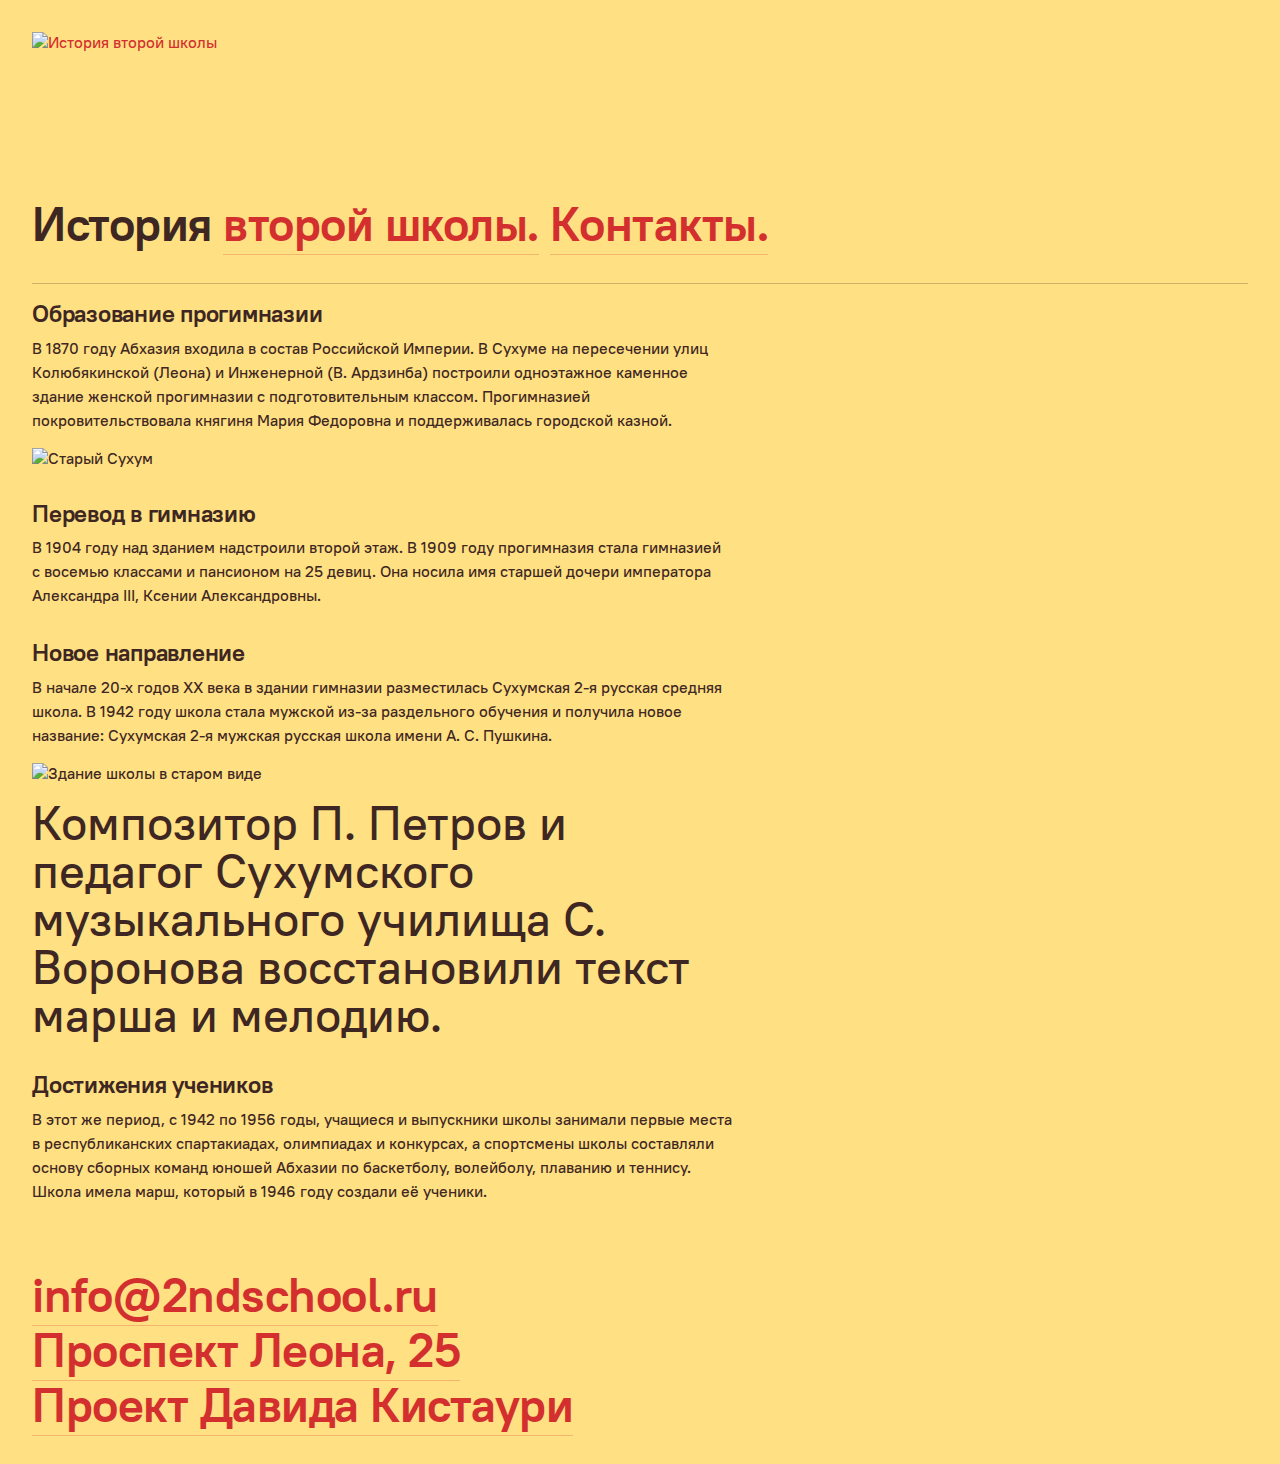
==== commit 3c9a6ccf: "Update theme-color tags" ====
--- a/history/index.html
+++ b/history/index.html
@@ -1,20 +1,32 @@
 <!DOCTYPE html>
-<html lang="en">
+<html lang="ru">
   <head>
-    <title>Вторая школа</title>
+    <title>История второй школы</title>
 
     <!-- HTML Meta Tags -->
-    <meta name="Description" content="Вторая школа — подойдет вашему ребенку" />
-    <meta name="theme-color" content="#FBDB99" />
+    <meta
+      name="theme-color"
+      content="#ffe082"
+      media="(prefers-color-scheme: light)"
+    />
+    <meta
+      name="theme-color"
+      content="#3e2723"
+      media="(prefers-color-scheme: dark)"
+    />
+    <meta
+      name="Description"
+      content="История самой крутой школы в Сухуме — второй. С 1870…"
+    />
     <meta name="viewport" content="width=device-width, initial-scale=1.0" />
     <meta http-equiv="Content-Type" content="text/html;charset=UTF-8" />
     <meta http-equiv="X-UA-Compatible" cont="ie=edge" />
 
     <!-- Google / Search Engine Tags -->
-    <meta itemprop="name" content="Вторая школа" />
+    <meta itemprop="name" content="История второй школы" />
     <meta
       itemprop="description"
-      content="Вторая школа — подойдет вашему ребенку"
+      content="История самой крутой школы в Сухуме — второй. С 1870…"
     />
     <meta
       itemprop="image"
@@ -27,21 +39,21 @@
       property="og:image"
       content="https://secondschool.now.sh/src/images/og.png"
     />
-    <meta property="og:url" content="https://secondschool.now.sh" />
-    <meta property="og:title" content="Вторая школа" />
+    <meta property="og:url" content="https://secondschool.now.sh/history" />
+    <meta property="og:title" content="История второй школы" />
     <meta
       property="og:description"
-      content="Вторая школа — подойдет вашему ребенку"
+      content="История самой крутой школы в Сухуме — второй. С 1870…"
     />
     <meta property="og:locale" content="ru_RU" />
 
     <!-- Twitter Card Meta Tags -->
     <meta name="twitter:card" content="summary_large_image" />
-    <meta name="twitter:url" content="https://secondschool.now.sh" />
-    <meta name="twitter:title" content="Вторая школа" />
+    <meta name="twitter:url" content="https://secondschool.now.sh/history" />
+    <meta name="twitter:title" content="История второй школы" />
     <meta
       name="twitter:description"
-      content="Вторая школа — подойдет вашему ребенку"
+      content="История самой крутой школы в Сухуме — второй. С 1870…"
     />
     <meta
       name="twitter:image"
@@ -51,14 +63,23 @@
     <!-- IOS Meta Tags -->
     <meta name="apple-mobile-web-app-capable" content="yes" />
     <meta name="apple-mobile-web-app-status-bar-style" content="black" />
-    <meta name="apple-mobile-web-app-title" content="Вторая школа" />
+    <meta name="apple-mobile-web-app-title" content="История второй школы" />
 
     <!-- Linked files -->
-    <link rel="preload" href="/src/images/logo.jpg" as="image" />
-    <link rel="preload" href="/src/images/school-main.jpg" as="image" />
-    <link rel="preload" href="/src/images/school-bottom.jpg" as="image" />
-    <link rel="preload" href="/src/images/school-rain.jpg" as="image" />
-    <link rel="preload" href="/src/images/school-right.jpg" as="image" />
+    <link rel="preload" href="/src/images/pouchkine.jpg" as="image" />
+    <link
+      href="/src/fonts/PT Root UI_Medium.woff2"
+      rel="preload"
+      as="font"
+      crossorigin
+    />
+    <link
+      href="/src/fonts/PT Root UI_Bold.woff2"
+      rel="preload"
+      as="font"
+      crossorigin
+    />
+    <link rel="preload" href="/src/images/pouchkine.gif" as="image" />
     <link rel="manifest" href="/manifest.json" />
     <link rel="stylesheet" href="/src/styles/main.css" />
     <link
@@ -115,101 +136,86 @@
       type="img/png"
     />
   </head>
+
   <body>
     <header>
-      <nav>
-        <a href="/"><img src="/src/images/logo.jpg" alt="Вторая школа"/></a>
-      </nav>
+      <a href="/"
+        ><img
+          src="/src/images/pouchkine.jpg"
+          id="pouchkine"
+          alt="История второй школы"
+      /></a>
     </header>
     <main>
-      <section>
-        <h1>
-          История <a href="/">второй школы.</a>
-          <a href="#cont">Контакты.</a>
-        </h1>
-      </section>
+      <h1>
+        История <a href="/">второй школы.</a>
+        <a href="#cont">Контакты.</a>
+      </h1>
       <hr />
-      <section>
-        <article>
-          <h2>Образование прогимназии</h2>
-          <p>
-            В 1870 году Абхазия входила в состав Российской Империи. В Сухуме на
-            пересечении улиц Колюбякинской (Леона) и Инженерной (В. Ардзинба)
-            построили одноэтажное каменное здание женской прогимназии с
-            подготовительным классом. Прогимназией покровительствовала княгиня
-            Мария Федоровна и поддерживалась городской казной.
-          </p>
-          <img
-            src="/src/images/sukhum-old.jpg"
-            alt="Старый Сухум"
-            class="sect_art_img"
-            loading="lazy"
-          />
-        </article>
-      </section>
-      <hr />
-      <section>
-        <article>
-          <h2>Перевод в гимназию</h2>
-          <p>
-            В 1904 году над зданием надстроили второй этаж. В 1909 году
-            прогимназия стала гимназией с восемью классами и пансионом на 25
-            девиц. Она носила имя старшей дочери императора Александра III,
-            Ксении Александровны.
-          </p>
-        </article>
-      </section>
-      <hr />
-      <section>
-        <article>
-          <h2>Новое направление</h2>
-          <p>
-            В начале 20-х годов ХХ века в здании гимназии разместилась Сухумская
-            2-я русская средняя школа. В 1942 году школа стала мужской из-за
-            раздельного обучения и получила новое название: Сухумская 2-я
-            мужская русская школа имени А. С. Пушкина.
-          </p>
-          <img
-            src="/src/images/school-old.jpg"
-            alt="Здание школы в старом виде"
-            class="sect_art_img"
-            loading="lazy"
-          />
-        </article>
-      </section>
-      <section class="sect--highlight">
+      <h2>Образование прогимназии</h2>
+      <p>
+        В 1870 году Абхазия входила в состав Российской Империи. В Сухуме на
+        пересечении улиц Колюбякинской (Леона) и Инженерной (В. Ардзинба)
+        построили одноэтажное каменное здание женской прогимназии с
+        подготовительным классом. Прогимназией покровительствовала княгиня Мария
+        Федоровна и поддерживалась городской казной.
+      </p>
+      <img
+        src="/src/images/sukhum-old.jpg"
+        alt="Старый Сухум"
+        class="sect_art_img"
+        loading="lazy"
+      />
+      <h2>Перевод в гимназию</h2>
+      <p>
+        В 1904 году над зданием надстроили второй этаж. В 1909 году прогимназия
+        стала гимназией с восемью классами и пансионом на 25 девиц. Она носила
+        имя старшей дочери императора Александра III, Ксении Александровны.
+      </p>
+      <h2>Новое направление</h2>
+      <p>
+        В начале 20-х годов ХХ века в здании гимназии разместилась Сухумская 2-я
+        русская средняя школа. В 1942 году школа стала мужской из-за раздельного
+        обучения и получила новое название: Сухумская 2-я мужская русская школа
+        имени А. С. Пушкина.
+      </p>
+      <img
+        src="/src/images/school-old.jpg"
+        alt="Здание школы в старом виде"
+        class="sect_art_img"
+        loading="lazy"
+      />
+      <p>
         <span>
           Композитор П. Петров и педагог Сухумского музыкального училища С.
           Воронова восстановили текст марша и мелодию.</span
         >
-      </section>
-      <section>
-        <article>
-          <h2>Достижения учеников</h2>
-          <p>
-            В этот же период, с 1942 по 1956 годы, учащиеся и выпускники школы
-            занимали первые места в республиканских спартакиадах, олимпиадах и
-            конкурсах, а спортсмены школы составляли основу сборных команд
-            юношей Абхазии по баскетболу, волейболу, плаванию и теннису. Школа
-            имела марш, который в 1946 году создали её ученики.
-          </p>
-        </article>
-      </section>
+      </p>
+      <h2>Достижения учеников</h2>
+      <p>
+        В этот же период, с 1942 по 1956 годы, учащиеся и выпускники школы
+        занимали первые места в республиканских спартакиадах, олимпиадах и
+        конкурсах, а спортсмены школы составляли основу сборных команд юношей
+        Абхазии по баскетболу, волейболу, плаванию и теннису. Школа имела марш,
+        который в 1946 году создали её ученики.
+      </p>
     </main>
     <footer id="cont">
-      <a href="mailto:info@2ndschool.ru" title="Почта"
-        >Почта: info@2ndschool.ru</a
-      ><br />
-      <a href="https://yandex.ru/maps/-/CGqsMVZ9" title="Школа на карте"
-        >Адрес: пр. Леона, 25</a
-      ><br />
-      <a
-        href="https://davidkistauri.ru"
-        title="Разработчик сайта"
-        target="_blank"
-        rel="noopener"
-        >Разработчик: Давид Кистаури</a
-      >
+      <nav>
+        <a href="mailto:info@2ndschool.ru" title="Почта">info@2ndschool.ru</a
+        ><br />
+        <a href="https://yandex.ru/maps/-/CGqsMVZ9" title="Школа на карте"
+          >Проспект Леона, 25</a
+        ><br />
+        <a
+          href="https://dtroode.vercel.app"
+          title="Разработчик сайта"
+          target="_blank"
+          rel="noopener"
+          >Проект Давида Кистаури</a
+        >
+      </nav>
     </footer>
+    <script type="text/javascript" src="/src/scripts/main.js"></script>
   </body>
 </html>
--- a/src/styles/main.css
+++ b/src/styles/main.css
@@ -1,241 +1,131 @@
-@font-face {
-  font-family: "PT Root UI";
-  font-weight: bold;
-  font-style: normal;
-  font-display: swap;
-  src: url("/src/fonts/PT\ Root\ UI_Bold.woff2?v=3.5") format("woff2");
-}
-
-:root {
-  --background-color: #f2f2f2;
-  --foreground-color: #212121;
-  --accent-color: #ffe082;
-  --red: #d32f2f;
-  --highlight-bg: #d32f2f;
-  --highlight-fg: #f2f2f2;
-
-  --pad: 1.5rem;
-  --text-pad: 1rem;
-}
-
-*::selection {
-  background-color: var(--accent-color);
-  color: var(--foreground-color);
-}
-
-*::-moz-selection {
-  background-color: var(--accent-color);
-  color: var(--foreground-color);
-}
-
-html {
-  font-size: 18px;
-  scroll-behavior: smooth;
-}
-
-body {
-  margin: 0;
-  background-color: var(--accent-color);
-}
-
-header {
-  position: fixed;
-  z-index: 2;
-  top: 0;
-  left: 50%;
-  width: 5rem;
-  height: 5rem;
-  transform: translateX(-50%);
-  margin: var(--pad) 0;
-  box-shadow: 0 2px 5px rgba(0, 0, 0, 0.2);
-}
-
-header nav {
-  border: 0.4rem solid var(--accent-color);
-  background-color: var(--accent-color);
-}
-
-header nav a {
-  padding: 0;
-}
-
-footer {
-  position: relative;
-  padding: var(--pad);
-  background-color: var(--highlight-bg);
-}
-
-footer a {
-  position: relative;
-  z-index: 1;
-  display: inline;
-  font-size: 5.063rem;
-  color: var(--highlight-fg);
-  text-decoration: none;
-  word-wrap: break-word;
-}
-
-a {
-  font-weight: bold;
-  text-decoration: none;
-  transition: opacity cubic-bezier(0.075, 0.82, 0.165, 1) 0.5s;
-  -webkit-transition: opacity cubic-bezier(0.075, 0.82, 0.165, 1) 0.5s;
-}
-
-section:nth-of-type(1) {
-  margin-top: 0;
-  padding-top: 7rem;
-}
-
-section {
-  position: relative;
-  width: calc(100% - 2 * var(--pad));
-  padding: var(--pad);
-  background-color: var(--accent-color);
-}
-
-section.sect--highlight {
-  width: calc(100% - 2 * var(--pad));
-  background-color: var(--highlight-bg);
-}
-
-section.sect--highlight h1,
-section.sect--highlight span {
-  position: relative;
-  z-index: 1;
-  margin-top: 0;
-  color: var(--highlight-fg);
-}
-
-section.sect--highlight span {
-  font-size: 1.5rem;
-  font-weight: bold;
-}
-
-section > h1 {
-  margin-top: 1.25rem;
-  font-size: 5.063rem;
-}
-
-section > h1 a {
-  display: inline;
-  font-style: italic;
-  text-decoration: none;
-  color: var(--red);
-}
-
-section > h1 a:hover {
-  font-style: normal;
-}
-
-section > h1,
-footer a {
-  line-height: 1em;
-  letter-spacing: -0.1rem;
-}
-
-picture img {
-  position: absolute;
-  top: 0;
-  left: 0;
-  width: 100%;
-  height: 100%;
-  object-fit: cover;
-}
-
-article {
-  position: relative;
-}
-
-article > *:not(img) {
-  max-width: 700px;
-}
-
-article.art--img {
-  display: grid;
-  grid-template-columns: 1fr 1fr;
-  grid-gap: 0.5rem;
-}
-
-article.art--img,
-p,
-img.sect_art_img {
-  margin-top: var(--text-pad);
-}
-
-h1,
-h2,
-p {
-  color: var(--foreground-color);
-}
-
-h1,
-h2,
-p,
-a,
-section.sect--highlight span {
-  font-family: "PT Root UI", Helvetica, Arial, sans-serif;
-}
-
-h1 {
-  margin: 0;
-  font-size: 5.063rem;
-}
-
-h2 {
-  margin-top: 0;
-  margin-bottom: var(--text-pad);
-  font-size: 1.5rem;
-}
-
-p {
-  margin-bottom: 0;
-  font-size: 1rem;
-  line-height: 1.5em;
-  letter-spacing: -0.005rem;
-}
-
-p a {
-  display: inline;
-  font-weight: bold;
-  color: var(--red);
-  text-decoration: none;
-}
-
-a {
-  position: relative;
-  display: flex;
-  color: var(--foreground-color);
-}
-
-a:hover {
-  opacity: 0.5;
-}
-
-a.active {
-  pointer-events: none;
-  cursor: default;
-}
-
-a img {
-  width: 100%;
-  height: 100%;
-}
-
-img.sect_art_img {
-  display: block;
-  width: 100%;
-}
-
-img.sect_art_imgs {
-  display: inline-block;
-  width: 100%;
-}
-
-hr {
-  height: 2px;
-  margin: var(--text-pad) var(--pad) 0 var(--pad);
-  border: 0;
-  background-color: var(--foreground-color);
-  opacity: 0.25;
-}
+@font-face {
+  font-family: "PT Root UI";
+  font-weight: normal;
+  font-style: normal;
+  font-display: swap;
+  src: url("/src/fonts/PT\ Root\ UI_Medium.woff2?v=3.5") format("woff2");
+}
+
+@font-face {
+  font-family: "PT Root UI";
+  font-weight: bold;
+  font-style: normal;
+  font-display: swap;
+  src: url("/src/fonts/PT\ Root\ UI_Bold.woff2?v=3.5") format("woff2");
+}
+
+:root {
+  --light: #3e272340;
+  --background: #ffe082;
+  --foreground: #3e2723;
+  --accent: #d32f2f;
+  --accent-light: #d32f2f40;
+}
+
+html {
+  font-size: 16px;
+  scroll-behavior: smooth;
+  font-family: "PT Root UI", Arial, Helvetica, sans-serif;
+}
+
+body {
+  margin: 0;
+  padding: 2rem;
+  background-color: var(--background);
+  color: var(--foreground);
+}
+
+header a img {
+  display: block;
+  width: 100%;
+  height: 100px;
+  object-fit: cover;
+}
+
+header a.active {
+  pointer-events: none;
+}
+
+main img,
+h2,
+p,
+span {
+  max-width: 700px;
+}
+
+h1,
+h2,
+footer nav a {
+  line-height: 1.15em;
+  letter-spacing: -0.01em;
+  font-weight: bold;
+}
+
+h1,
+footer nav a,
+span {
+  font-size: 3rem;
+}
+
+h1 {
+  margin-top: 4rem;
+  margin-bottom: 2rem;
+}
+
+h2 {
+  font-size: 1.5rem;
+  margin: 2rem 0 0.5rem 0;
+}
+
+h2 + p {
+  margin-top: 0.5rem;
+}
+
+span {
+  line-height: 1;
+}
+
+p {
+  font-size: 1rem;
+  line-height: 1.5em;
+  margin-top: 1rem;
+  margin-bottom: 0rem;
+}
+
+a {
+  color: var(--accent);
+  text-decoration: none;
+  transition: opacity ease 0.1s;
+}
+
+main a,
+footer a {
+  border-bottom: 1px solid var(--accent-light);
+}
+
+a:hover,
+a:focus {
+  opacity: 0.5;
+  transition: none;
+}
+
+hr {
+  height: 1px;
+  border: none;
+  background-color: var(--light);
+  margin: 2rem 0 0 0;
+}
+
+hr + h2 {
+  margin-top: 1rem;
+}
+
+main img {
+  display: block;
+  width: 100%;
+  margin-top: 1rem;
+}
+
+footer {
+  padding-top: 4rem;
+}
--- a/src/styles/mobile.css
+++ b/src/styles/mobile.css
@@ -9,27 +9,26 @@
   header nav {
     border: 0.2rem solid var(--accent-color);
   }
-  main {
-    margin-top: calc(3.9rem + 2 * var(--pad));
-  }
   section:nth-last-of-type(n) {
     grid-template: "article" / 1fr;
   }
   section {
     width: calc(100% - 2 * var(--pad));
-    min-height: unset;
   }
-  section:first-of-type {
-    padding-top: 0;
-  }
-  section > h1 {
-    margin-top: 0;
+  section {
+    width: unset;
   }
   footer a,
   section > h1 {
     font-size: 2.25rem;
   }
+  h2 {
+    font-size: 1.875rem;
+  }
   article.art--img {
     grid-template-columns: 1fr;
   }
+  table span {
+    display: none;
+  }
 }
--- a/src/styles/dark.css
+++ b/src/styles/dark.css
@@ -1,15 +1,15 @@
-/* @media screen and (prefers-color-scheme: dark) {
-  :root {
-    --background-color: #212121;
-    --foreground-color: #f2f2f2;
-    --accent-color: #212121;
-    --red: #ff6659;
-    --highlight-bg: #ff665920;
-    --highlight-fg: #ff6659;
-  }
-  h1,
-  h2,
-  p, img {
-    opacity: 0.9;
-  }
-} */
+@media screen and (prefers-color-scheme: dark) {
+  :root {
+    --light: #ffe08240;
+    --background: #3e2723;
+    --foreground: #ffe082;
+    --accent: #ff6659;
+    --accent-light: #ff665940;
+  }
+  h1,
+  h2,
+  p,
+  img {
+    opacity: 0.9;
+  }
+}
